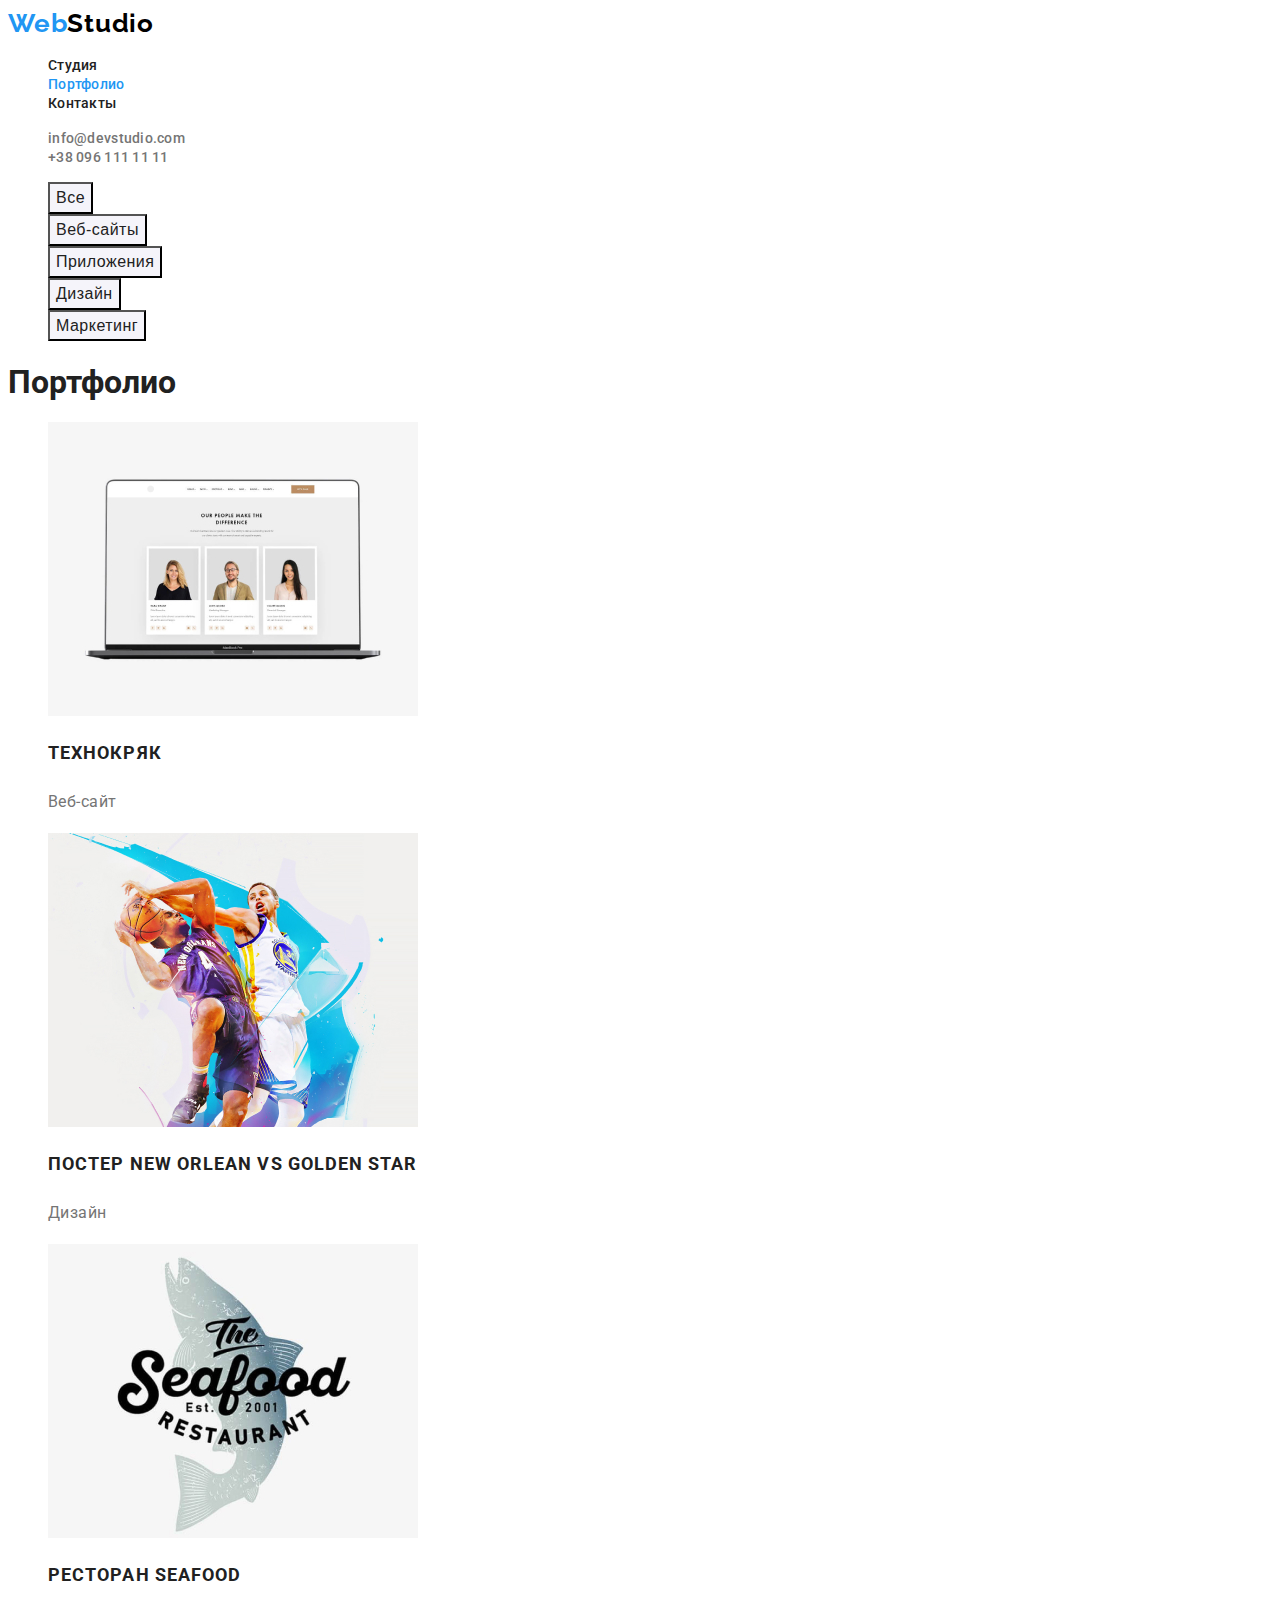
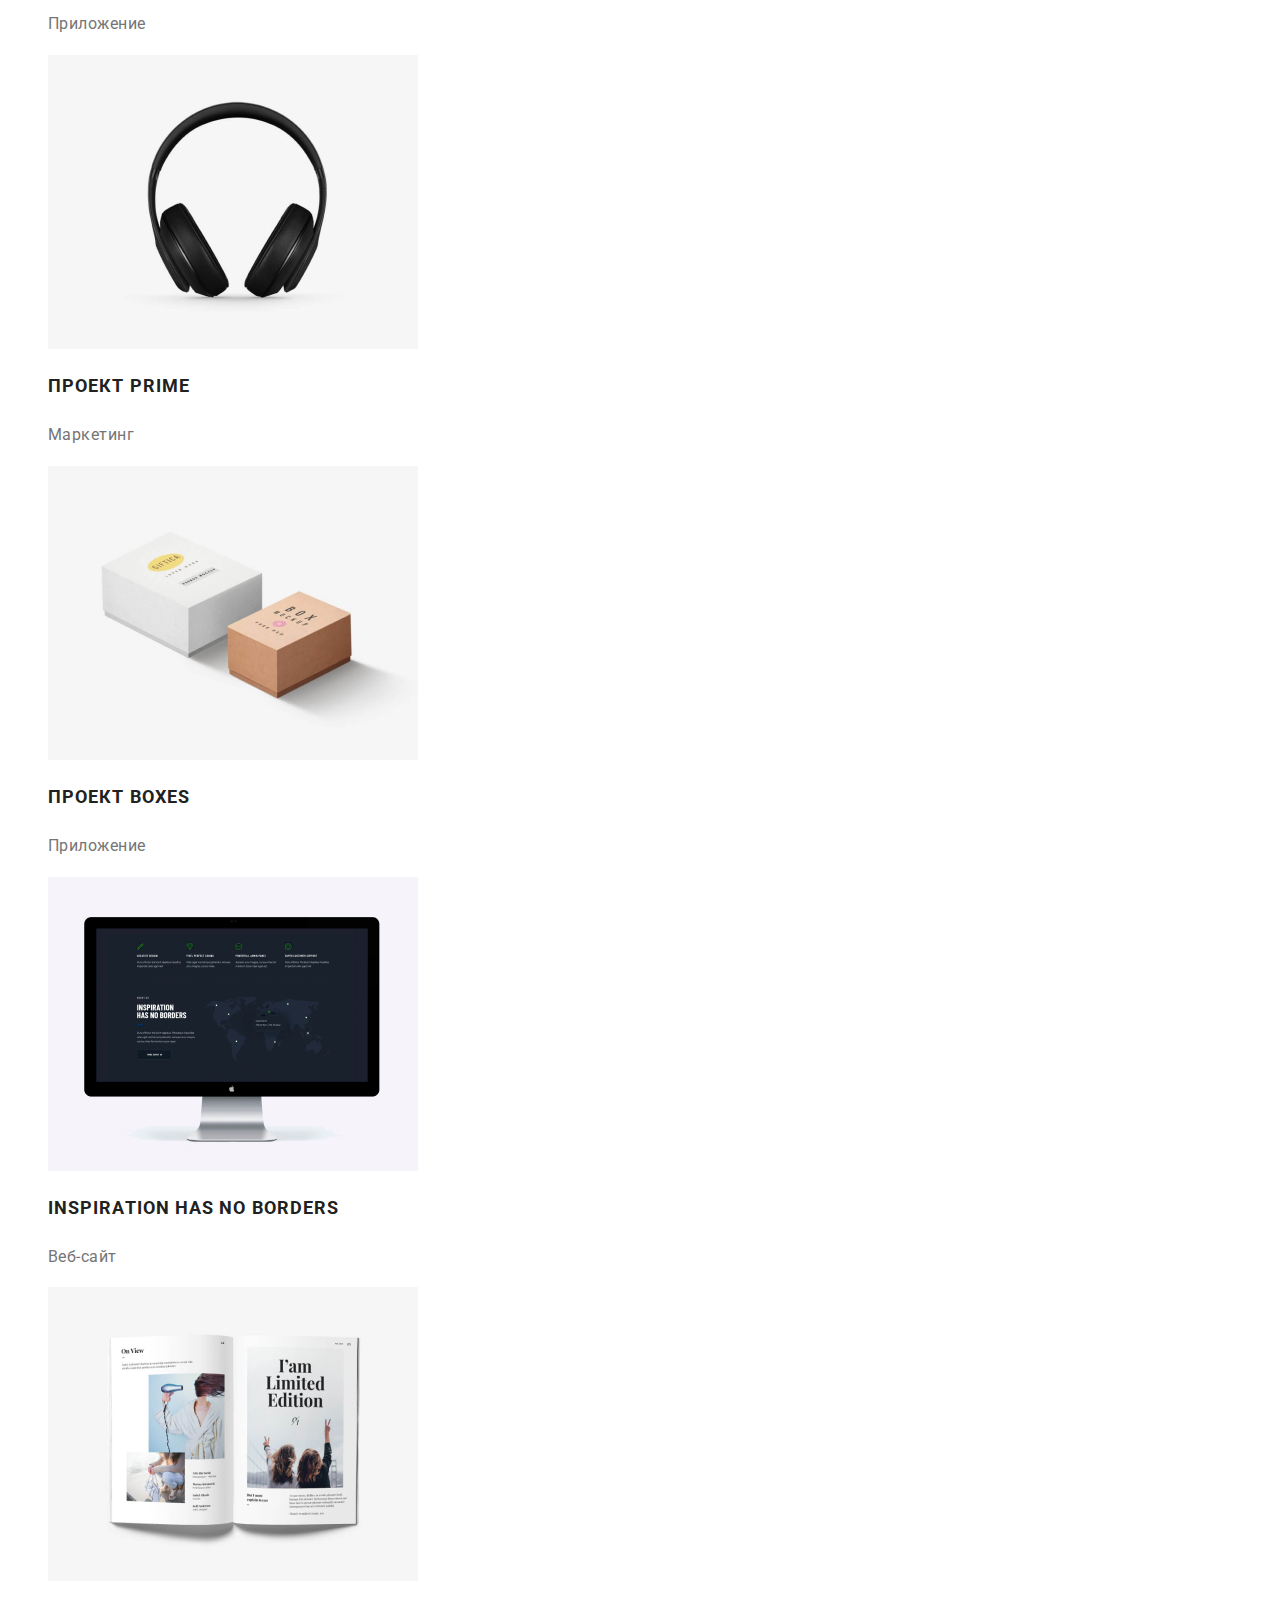
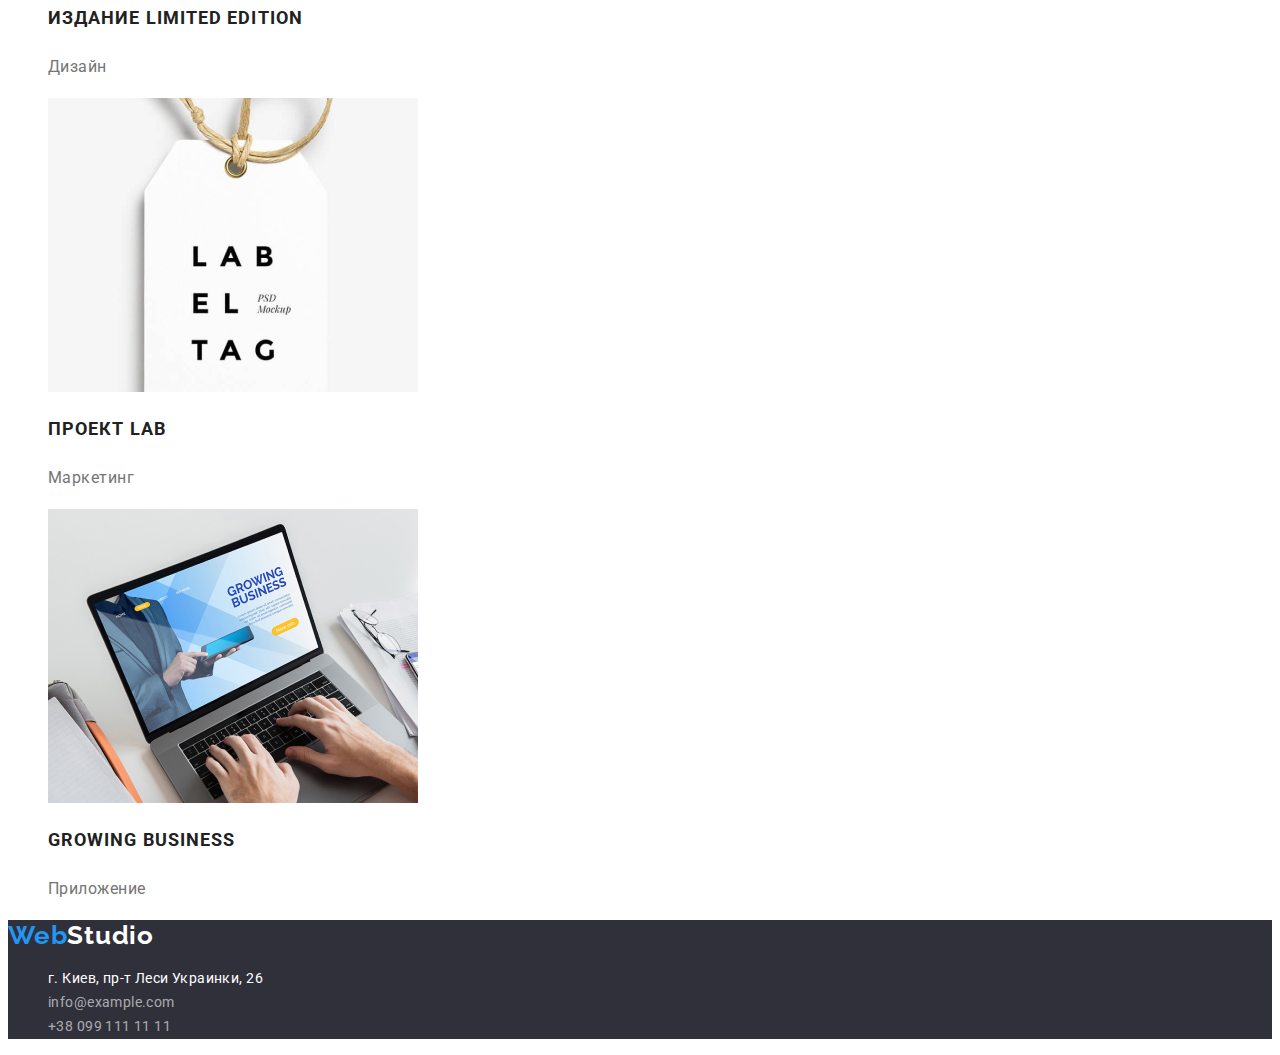
==== homework3/portfolio.html @ ef09872f "add repo homework3" ====
<!DOCTYPE html>
<html lang="en">

<head>
    <meta charset="UTF-8">
    <meta name="viewport" content="width=device-width, initial-scale=1.0">
    <link rel="stylesheet" href="./css/style.css">
    <link href="https://fonts.googleapis.com/css2?family=Raleway:wght@700&family=Roboto:wght@400;500;700;900&display=swap"
        rel="stylesheet">
    <title>homework3</title>
</head>

<body>
    <header>
        <nav>
            <a href="#" class="logo"><span class="logo-studio">Web</span>Studio</a>

            <ul class="site-nav">
                <li><a href="index.html" class="link">Студия</a></li>
                <li><a href="#" class="link current">Портфолио</a></li>
                <li><a href="#" class="link">Контакты</a></li>
            </ul>
        </nav>
        <ul class="site-nav">
            <li><a href="#" class="link-nav">info@devstudio.com</a></li>
            <li><a href="#" class="link-nav">+38 096 111 11 11</a></li>
        </ul>

    </header>
    <main>
     
 
     
<section class="section-porfolio">
    <!-- buttons -->
    
        <ul>
            <li><button class="button-portfolio" type="button">Все</button></li>
            <li><button class="button-portfolio" type="button">Веб-сайты</button></li>
            <li><button class="button-portfolio" type="button">Приложения</button></li>
            <li><button class="button-portfolio" type="button">Дизайн</button></li>
            <li><button class="button-portfolio" type="button">Маркетинг</button></li>
        </ul>
    
    <!-- exampls -->
    <h1>Портфолио</h1>
    <ul class="section-title cards">
        <li>
          <a href="">
                <img src="./images/img11.jpg" alt="img11" width="370">
                <h2>Технокряк</h2>
                <p>Веб-сайт</p>
          </a>

        </li>
        <li>
            <a href="">
                <img src="./images/img22.jpg" alt="img22" width="370">
                <h2>Постер New Orlean vs Golden Star</h2>
                <p>Дизайн</p>

            </a>
        </li>
        <li>
            <a href="">
                <img src="./images/img33.jpg" alt="img33" width="370">
                <h2>Ресторан Seafood</h2>
                <p>Приложение</p>
            </a>
        </li>
        <li>
            <a href="">
                <img src="./images/img44.jpg" alt="img44" width="370">
                <h2>Проект Prime</h2>
                <p>Маркетинг</p>
            </a>    
        </li>
        <li>       
            <a href="">
                <img src="./images/img55.jpg" alt="img55" width="370">
                <h2>Проект Boxes</h2>
                <p>Приложение</p>
            </a>

       </li>
        <li>
            <a href="">
                <img src="./images/img66.jpg" alt="img66" width="370">
                <h2>Inspiration has no Borders</h2>
                <p>Веб-сайт</p>
            </a>
        </li>
        <li>
        <a href="">
            <img src="./images/img77.jpg" alt="img77" width="370">
            <h2>Издание Limited Edition</h2>
            <p>Дизайн</p>
        </a>
        </li>

        <li>
            <a href="">
                <img src="./images/img88.jpg" alt="img88" width="370">
                <h2>Проект LAB</h2>
                <p>Маркетинг</p>
            </a>     
        </li>

        <li>
            <a href="">
                <img src="./images/img99.jpg" alt="img99" width="370">
                <h2>Growing Business</h2>
                <p>Приложение</p>
            </a>
        </li>
    </ul>
</section>



    </main>
    <footer class="footer">
        <a href="/" class="logo"><span class="logo-studio">Web</span><span class="studio">Studio</span></a>
        <address class="address">
            <ul>
                <li><a href="#" class="link">г. Киев, пр-т Леси Украинки, 26</a></li>
                <li><a href="#" class="address-link">info@example.com</a></li>
                <li><a href="#" class="address-link">+38 099 111 11 11</a></li>
            </ul>
        </address>
    </footer>


</body>

</html>
---- homework3/css/style.css ----
/* цвет основного текста #212121 */
/* вторичный цвет #757575 * /
/*белый #ffffff*/
/* цвет активности #2196F3 */
:root {
  --primary-text-color: #212121;
  --title-text-color: #757575;
  --accent-color: #2196f3;
  --primary-white-color: #ffffff;
  --main-bg-color: #f5f4fa;
  --second-bg-color: #2f303a;
  --transparency-color: rgba(255, 255, 255, 0.6);
}

body {
  background-color: var(--primary-white-color);
  color: var(--primary-text-color);
  font-family: roboto, sans-serif;
  font-style: normal;
}

ul {
  list-style: none;
}

a {
  text-decoration: none;
}
/* logo */
.logo {
  color: black;
  font-weight: 700;
  font-size: 26px;
  line-height: 1.19;
  letter-spacing: 0.03em;
  font-family: raleway, sans-serif;
}
.logo-studio {
  color: var(--accent-color);
}
/* site nav*/

.site-nav .link {
  color: var(--primary-text-color);

  font-weight: 500;
  font-size: 14px;
  line-height: 1.14;
  letter-spacing: 0.02em;
}

.site-nav .link:hover,
.site-nav .link:focus {
  color: var(--accent-color);
}

.link-nav {
  color: var(--title-text-color);
  font-weight: 500;
  font-size: 14px;
  line-height: 16px;
  letter-spacing: 0.02em;
}
.link-nav:hover,
.link-nav:focus {
  color: var(--accent-color);
}

.site-nav .link.current {
  color: var(--accent-color);
}
/* hero */

.hero,
.footer {
  background-color: #2f303a;
}
.hero h1 {
  color: var(--primary-white-color);
  font-weight: 900;
  font-size: 44px;
  line-height: 1.36;
  text-align: center;
  letter-spacing: 0.06em;
  text-transform: uppercase;
}
.button {
  color: var(--primary-white-color);
  background-color: var(--accent-color);
  font-weight: 700;
  font-size: 16px;
  line-height: 1.87;
  display: flex;
  align-items: center;
  text-align: center;
  letter-spacing: 0.06em;
}
.button:focus,
.button:hover {
  color: wheat;
}

/* section about*/

.section {
  font-size: 14px;
}
.section-title h3,
.section-title h2 {
  color: var(--primary-text-color);
  font-weight: 700;
  font-size: 14px;
  line-height: 1.14;
  letter-spacing: 0.03em;
  text-transform: uppercase;
}

.section-title p {
  color: var(--title-text-color);
  font-weight: 400;
  font-size: 14px;
  line-height: 1.71;
  letter-spacing: 0.03em;
}

/* section-about */
.section-about > h2 {
  font-size: 36px;
  line-height: 1.16;
  text-align: center;
  letter-spacing: 0.03em;
}

/* section team */
.section-team {
  background-color: var(--main-bg-color);
}
.section-team .team-title {
  font-weight: 700;
  font-size: 36px;
  line-height: 1.16;
  text-align: center;
  letter-spacing: 0.03em;
}

.team-list h3 {
  font-weight: 500;
  font-size: 16px;
  line-height: 1.18;
  text-align: center;
  letter-spacing: 0.03em;
}
.team-list p {
  font-weight: 400;
  font-size: 16px;
  line-height: 1.18;
  text-align: center;
  letter-spacing: 0.03em;
}

.team-list p {
  color: var(--title-text-color);
}

/* .team-list li {
  display: inline-block;
} */

/* address */

.address .link {
  color: var(--primary-white-color);
  font-weight: 400;
  font-size: 14px;
  line-height: 1.71;
  letter-spacing: 0.03em;
}
.address-link {
  color: var(--transparency-color);
  font-weight: 400;
  font-size: 14px;
  line-height: 1.71;
  letter-spacing: 0.03em;
}
.address {
  font-style: normal;
}

/* PORTFOLIO */

.button-portfolio {
  color: var(--primary-text-color);
  background-color: #f5f4fa;
  font-weight: 500;
  font-size: 16px;
  line-height: 1.62;
  text-align: center;
  letter-spacing: 0.03em;
}
.button-portfolio:focus {
  color: var(--accent-color);
}

.button-portfolio:hover {
  background-color: var(--accent-color);
  color: var(--primary-white-color);
}

/* exampls */
.cards h2 {
  font-weight: 700;
  font-size: 18px;
  line-height: 2;
  letter-spacing: 0.06em;
}

.cards p {
  font-weight: 400;
  font-size: 16px;
  line-height: 1.87;
  letter-spacing: 0.03em;
}
.studio {
  color: var(--primary-white-color);
}
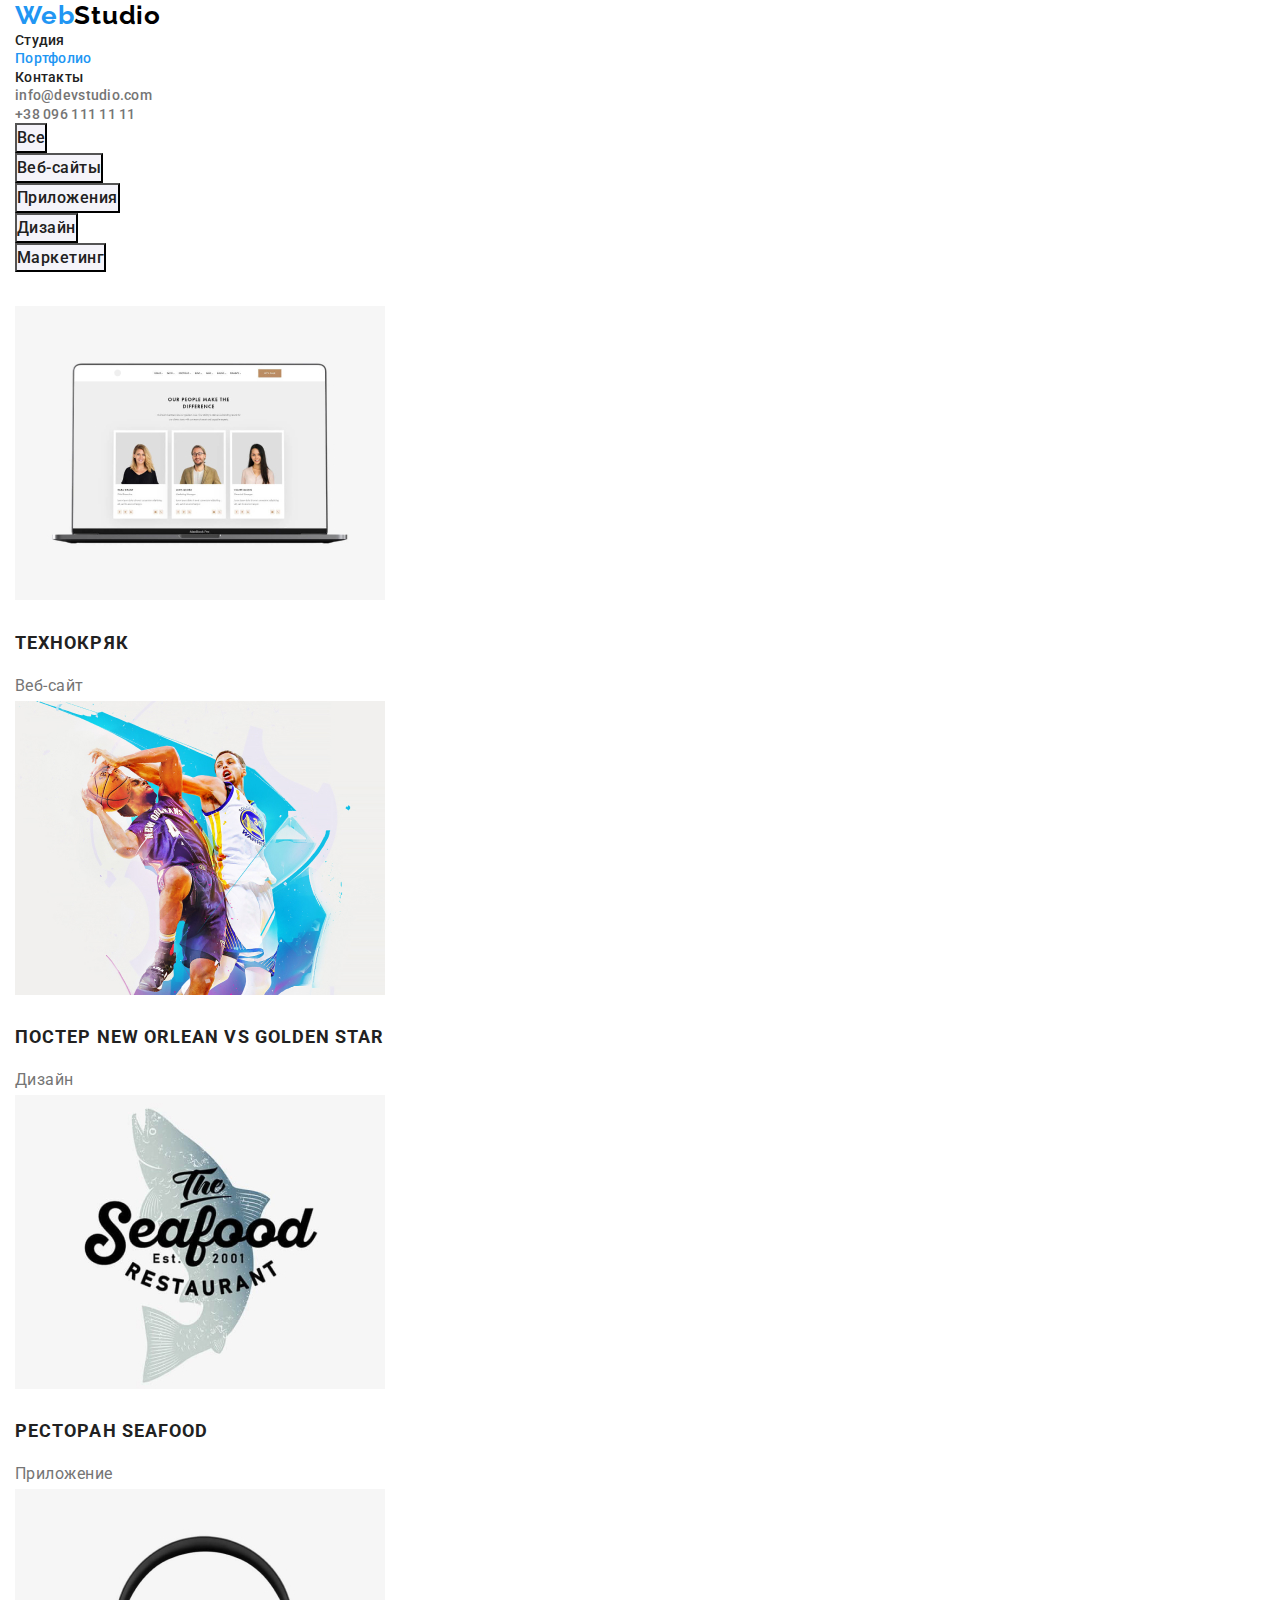
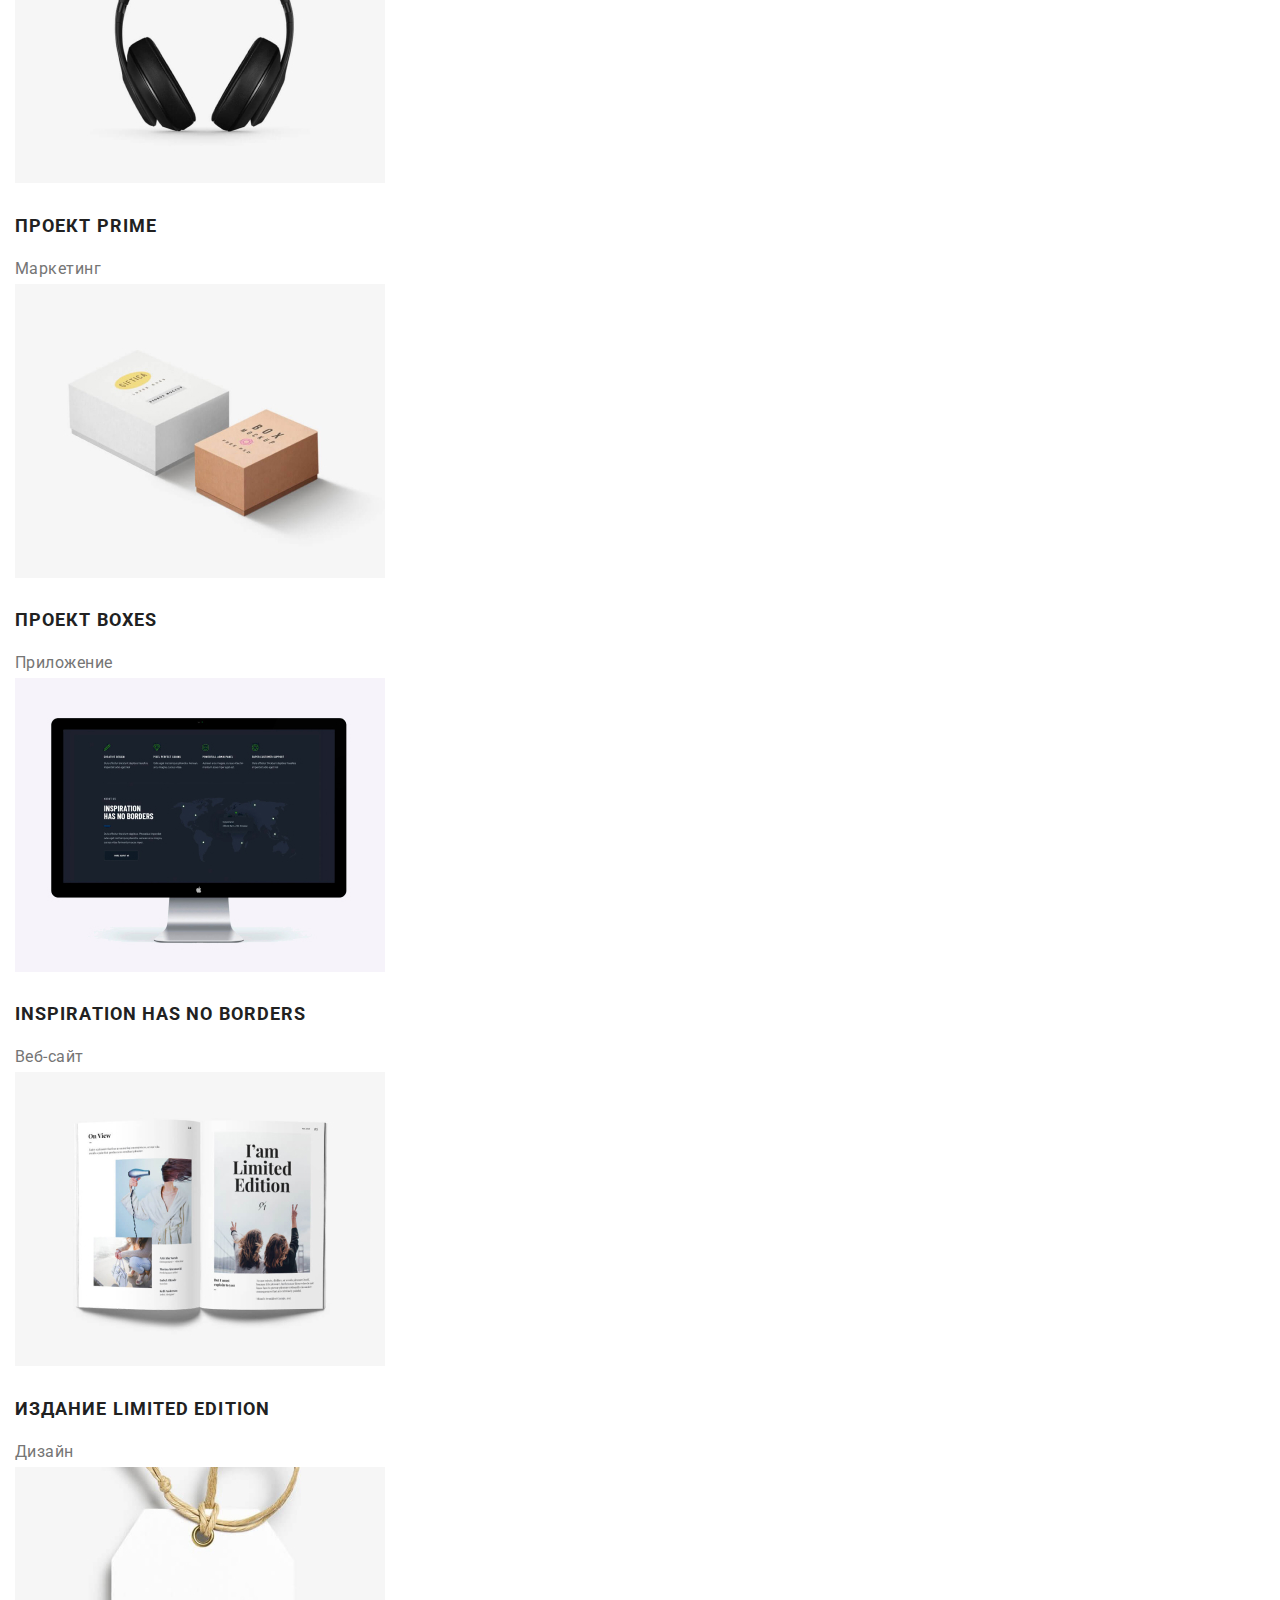
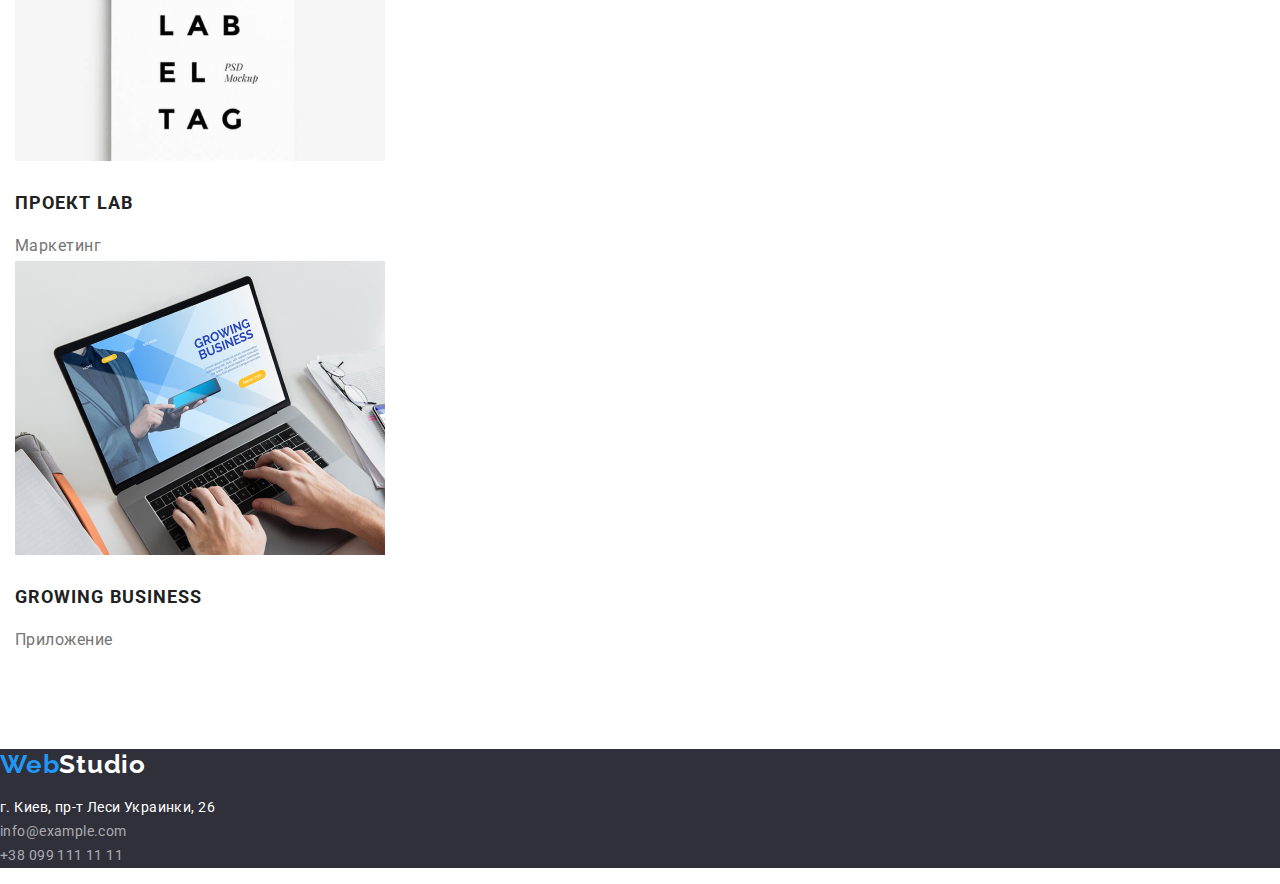
==== commit 7ad5f91c: "fx normalize and add css value" ====
--- a/homework3/portfolio.html
+++ b/homework3/portfolio.html
@@ -4,27 +4,32 @@
 <head>
     <meta charset="UTF-8">
     <meta name="viewport" content="width=device-width, initial-scale=1.0">
-    <link rel="stylesheet" href="./css/style.css">
     <link href="https://fonts.googleapis.com/css2?family=Raleway:wght@700&family=Roboto:wght@400;500;700;900&display=swap"
         rel="stylesheet">
+        <link rel="stylesheet" href="https://cdnjs.cloudflare.com/ajax/libs/modern-normalize/1.0.0/modern-normalize.min.css">
+    <link rel="stylesheet" href="./css/style.css">
+    
+    
     <title>homework3</title>
 </head>
 
 <body>
     <header>
-        <nav>
-            <a href="#" class="logo"><span class="logo-studio">Web</span>Studio</a>
-
+        <div class="container">
+            <nav>
+                <a href="#" class="logo"><span class="logo-studio">Web</span>Studio</a>
+            
+                <ul class="site-nav">
+                    <li><a href="index.html" class="link">Студия</a></li>
+                    <li><a href="#" class="link current">Портфолио</a></li>
+                    <li><a href="#" class="link">Контакты</a></li>
+                </ul>
+            </nav>
             <ul class="site-nav">
-                <li><a href="index.html" class="link">Студия</a></li>
-                <li><a href="#" class="link current">Портфолио</a></li>
-                <li><a href="#" class="link">Контакты</a></li>
+                <li><a href="#" class="link-nav">info@devstudio.com</a></li>
+                <li><a href="#" class="link-nav">+38 096 111 11 11</a></li>
             </ul>
-        </nav>
-        <ul class="site-nav">
-            <li><a href="#" class="link-nav">info@devstudio.com</a></li>
-            <li><a href="#" class="link-nav">+38 096 111 11 11</a></li>
-        </ul>
+        </div>
 
     </header>
     <main>
@@ -34,86 +39,88 @@
 <section class="section-porfolio">
     <!-- buttons -->
     
-        <ul>
-            <li><button class="button-portfolio" type="button">Все</button></li>
-            <li><button class="button-portfolio" type="button">Веб-сайты</button></li>
-            <li><button class="button-portfolio" type="button">Приложения</button></li>
-            <li><button class="button-portfolio" type="button">Дизайн</button></li>
-            <li><button class="button-portfolio" type="button">Маркетинг</button></li>
-        </ul>
-    
-    <!-- exampls -->
-    <h1>Портфолио</h1>
-    <ul class="section-title cards">
-        <li>
-          <a href="">
-                <img src="./images/img11.jpg" alt="img11" width="370">
-                <h2>Технокряк</h2>
-                <p>Веб-сайт</p>
-          </a>
-
-        </li>
-        <li>
-            <a href="">
-                <img src="./images/img22.jpg" alt="img22" width="370">
-                <h2>Постер New Orlean vs Golden Star</h2>
-                <p>Дизайн</p>
-
-            </a>
-        </li>
-        <li>
-            <a href="">
-                <img src="./images/img33.jpg" alt="img33" width="370">
-                <h2>Ресторан Seafood</h2>
-                <p>Приложение</p>
-            </a>
-        </li>
-        <li>
-            <a href="">
-                <img src="./images/img44.jpg" alt="img44" width="370">
-                <h2>Проект Prime</h2>
-                <p>Маркетинг</p>
-            </a>    
-        </li>
-        <li>       
-            <a href="">
-                <img src="./images/img55.jpg" alt="img55" width="370">
-                <h2>Проект Boxes</h2>
-                <p>Приложение</p>
-            </a>
-
-       </li>
-        <li>
-            <a href="">
-                <img src="./images/img66.jpg" alt="img66" width="370">
-                <h2>Inspiration has no Borders</h2>
-                <p>Веб-сайт</p>
-            </a>
-        </li>
-        <li>
-        <a href="">
-            <img src="./images/img77.jpg" alt="img77" width="370">
-            <h2>Издание Limited Edition</h2>
-            <p>Дизайн</p>
-        </a>
-        </li>
-
-        <li>
-            <a href="">
-                <img src="./images/img88.jpg" alt="img88" width="370">
-                <h2>Проект LAB</h2>
-                <p>Маркетинг</p>
-            </a>     
-        </li>
-
-        <li>
-            <a href="">
-                <img src="./images/img99.jpg" alt="img99" width="370">
-                <h2>Growing Business</h2>
-                <p>Приложение</p>
-            </a>
-        </li>
-    </ul>
+        <div class="container">
+            <ul class="container-button">
+                <li><button class="button-portfolio" type="button">Все</button></li>
+                <li><button class="button-portfolio" type="button">Веб-сайты</button></li>
+                <li><button class="button-portfolio" type="button">Приложения</button></li>
+                <li><button class="button-portfolio" type="button">Дизайн</button></li>
+                <li><button class="button-portfolio" type="button">Маркетинг</button></li>
+            </ul>
+            
+            <!-- exampls -->
+            <!-- <h1 class="h1">Портфолио</h1> -->
+            <ul class="section-title cards">
+                <li>
+                    <a href="">
+                        <img src="./images/img11.jpg" alt="img11" width="370">
+                        <h2>Технокряк</h2>
+                        <p>Веб-сайт</p>
+                    </a>
+            
+                </li>
+                <li>
+                    <a href="">
+                        <img src="./images/img22.jpg" alt="img22" width="370">
+                        <h2>Постер New Orlean vs Golden Star</h2>
+                        <p>Дизайн</p>
+            
+                    </a>
+                </li>
+                <li>
+                    <a href="">
+                        <img src="./images/img33.jpg" alt="img33" width="370">
+                        <h2>Ресторан Seafood</h2>
+                        <p>Приложение</p>
+                    </a>
+                </li>
+                <li>
+                    <a href="">
+                        <img src="./images/img44.jpg" alt="img44" width="370">
+                        <h2>Проект Prime</h2>
+                        <p>Маркетинг</p>
+                    </a>
+                </li>
+                <li>
+                    <a href="">
+                        <img src="./images/img55.jpg" alt="img55" width="370">
+                        <h2>Проект Boxes</h2>
+                        <p>Приложение</p>
+                    </a>
+            
+                </li>
+                <li>
+                    <a href="">
+                        <img src="./images/img66.jpg" alt="img66" width="370">
+                        <h2>Inspiration has no Borders</h2>
+                        <p>Веб-сайт</p>
+                    </a>
+                </li>
+                <li>
+                    <a href="">
+                        <img src="./images/img77.jpg" alt="img77" width="370">
+                        <h2>Издание Limited Edition</h2>
+                        <p>Дизайн</p>
+                    </a>
+                </li>
+            
+                <li>
+                    <a href="">
+                        <img src="./images/img88.jpg" alt="img88" width="370">
+                        <h2>Проект LAB</h2>
+                        <p>Маркетинг</p>
+                    </a>
+                </li>
+            
+                <li>
+                    <a href="">
+                        <img src="./images/img99.jpg" alt="img99" width="370">
+                        <h2>Growing Business</h2>
+                        <p>Приложение</p>
+                    </a>
+                </li>
+            </ul>
+        </div>
 </section>
 
 
--- a/homework3/css/style.css
+++ b/homework3/css/style.css
@@ -18,6 +18,9 @@
   font-family: roboto, sans-serif;
   font-style: normal;
 }
+* {
+  padding: 0px;
+}
 
 ul {
   list-style: none;
@@ -69,6 +72,11 @@
 .site-nav .link.current {
   color: var(--accent-color);
 }
+
+.site-nav {
+  margin: 0;
+  padding: 0;
+}
 /* hero */
 
 .hero,
@@ -76,6 +84,8 @@
   background-color: #2f303a;
 }
 .hero h1 {
+  margin-top: 0;
+  margin-bottom: 40px;
   color: var(--primary-white-color);
   font-weight: 900;
   font-size: 44px;
@@ -84,6 +94,11 @@
   letter-spacing: 0.06em;
   text-transform: uppercase;
 }
+
+.hero {
+  margin-bottom: 94px;
+}
+
 .button {
   color: var(--primary-white-color);
   background-color: var(--accent-color);
@@ -113,6 +128,8 @@
   line-height: 1.14;
   letter-spacing: 0.03em;
   text-transform: uppercase;
+  margin-top: 0;
+  margin-bottom: 10px;
 }
 
 .section-title p {
@@ -121,26 +138,46 @@
   font-size: 14px;
   line-height: 1.71;
   letter-spacing: 0.03em;
-}
-
-/* section-about */
-.section-about > h2 {
+  margin: 0;
+}
+
+.section-title {
+  margin-top: 0;
+  margin-bottom: 94px;
+}
+
+.section-about h2 {
   font-size: 36px;
   line-height: 1.16;
   text-align: center;
   letter-spacing: 0.03em;
+  margin: 0;
+  margin-bottom: 50px;
+}
+
+.section-about {
+  margin-bottom: 94px;
+}
+
+.section-about ul {
+  margin-top: 0;
+  margin-bottom: 0;
 }
 
 /* section team */
 .section-team {
   background-color: var(--main-bg-color);
-}
-.section-team .team-title {
+  padding-top: 94px;
+  padding-bottom: 94px;
+}
+.team-title {
   font-weight: 700;
   font-size: 36px;
   line-height: 1.16;
   text-align: center;
   letter-spacing: 0.03em;
+  margin-top: 0;
+  margin-bottom: 50px;
 }
 
 .team-list h3 {
@@ -149,6 +186,9 @@
   line-height: 1.18;
   text-align: center;
   letter-spacing: 0.03em;
+  margin-top: 0;
+  margin-bottom: 10px;
+  padding-top: 30px;
 }
 .team-list p {
   font-weight: 400;
@@ -156,10 +196,14 @@
   line-height: 1.18;
   text-align: center;
   letter-spacing: 0.03em;
-}
-
-.team-list p {
   color: var(--title-text-color);
+  margin-top: 0;
+  margin-bottom: 0;
+}
+
+.team-list {
+  margin-top: 0;
+  margin-bottom: 0;
 }
 
 /* .team-list li {
@@ -207,11 +251,17 @@
 }
 
 /* exampls */
+.h1 {
+  margin-top: 0;
+  margin-bottom: 0;
+}
 .cards h2 {
   font-weight: 700;
   font-size: 18px;
   line-height: 2;
   letter-spacing: 0.06em;
+  margin-bot: 4px;
+  padding-top: 20px;
 }
 
 .cards p {
@@ -223,3 +273,14 @@
 .studio {
   color: var(--primary-white-color);
 }
+
+.container-button {
+  margin-top: 0;
+  margin-bottom: 34px;
+}
+/* home work 3 */
+.container {
+  width: 1200px;
+  padding-left: 15px;
+  padding-right: 15px;
+}
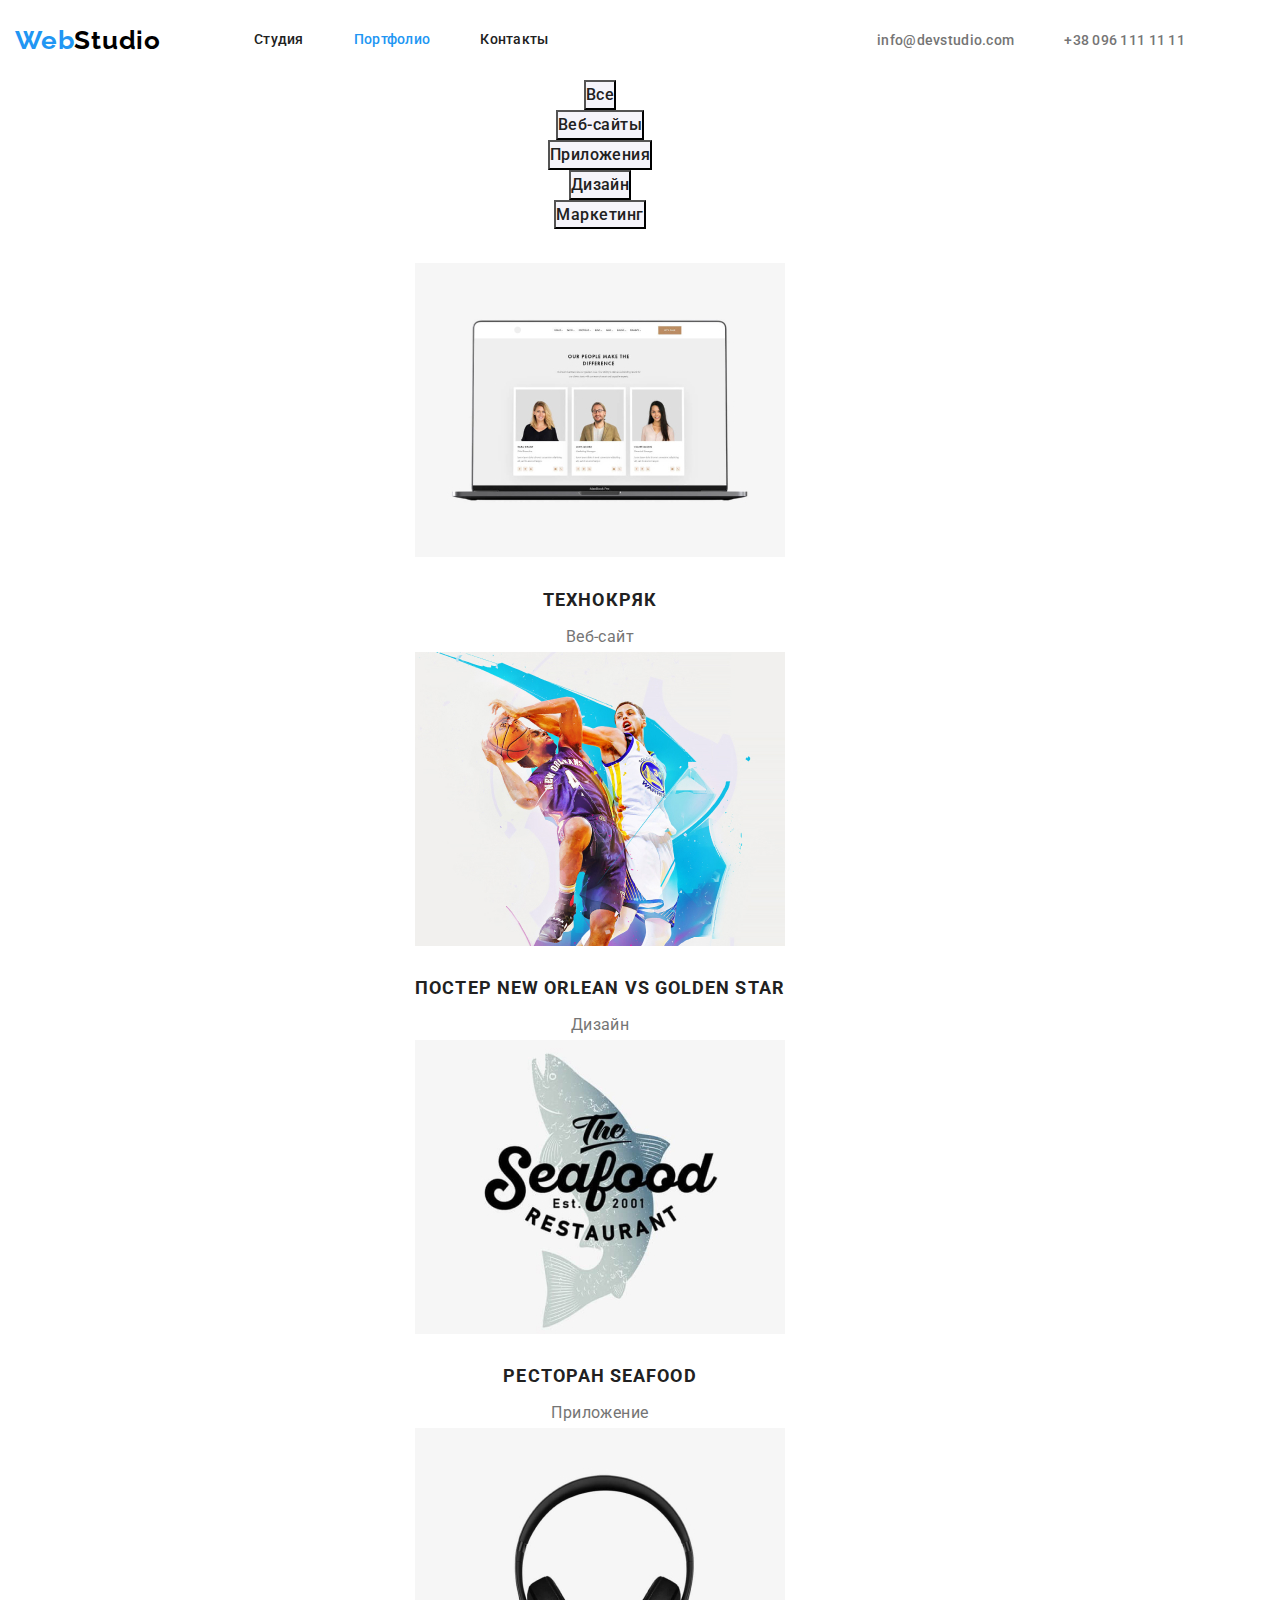
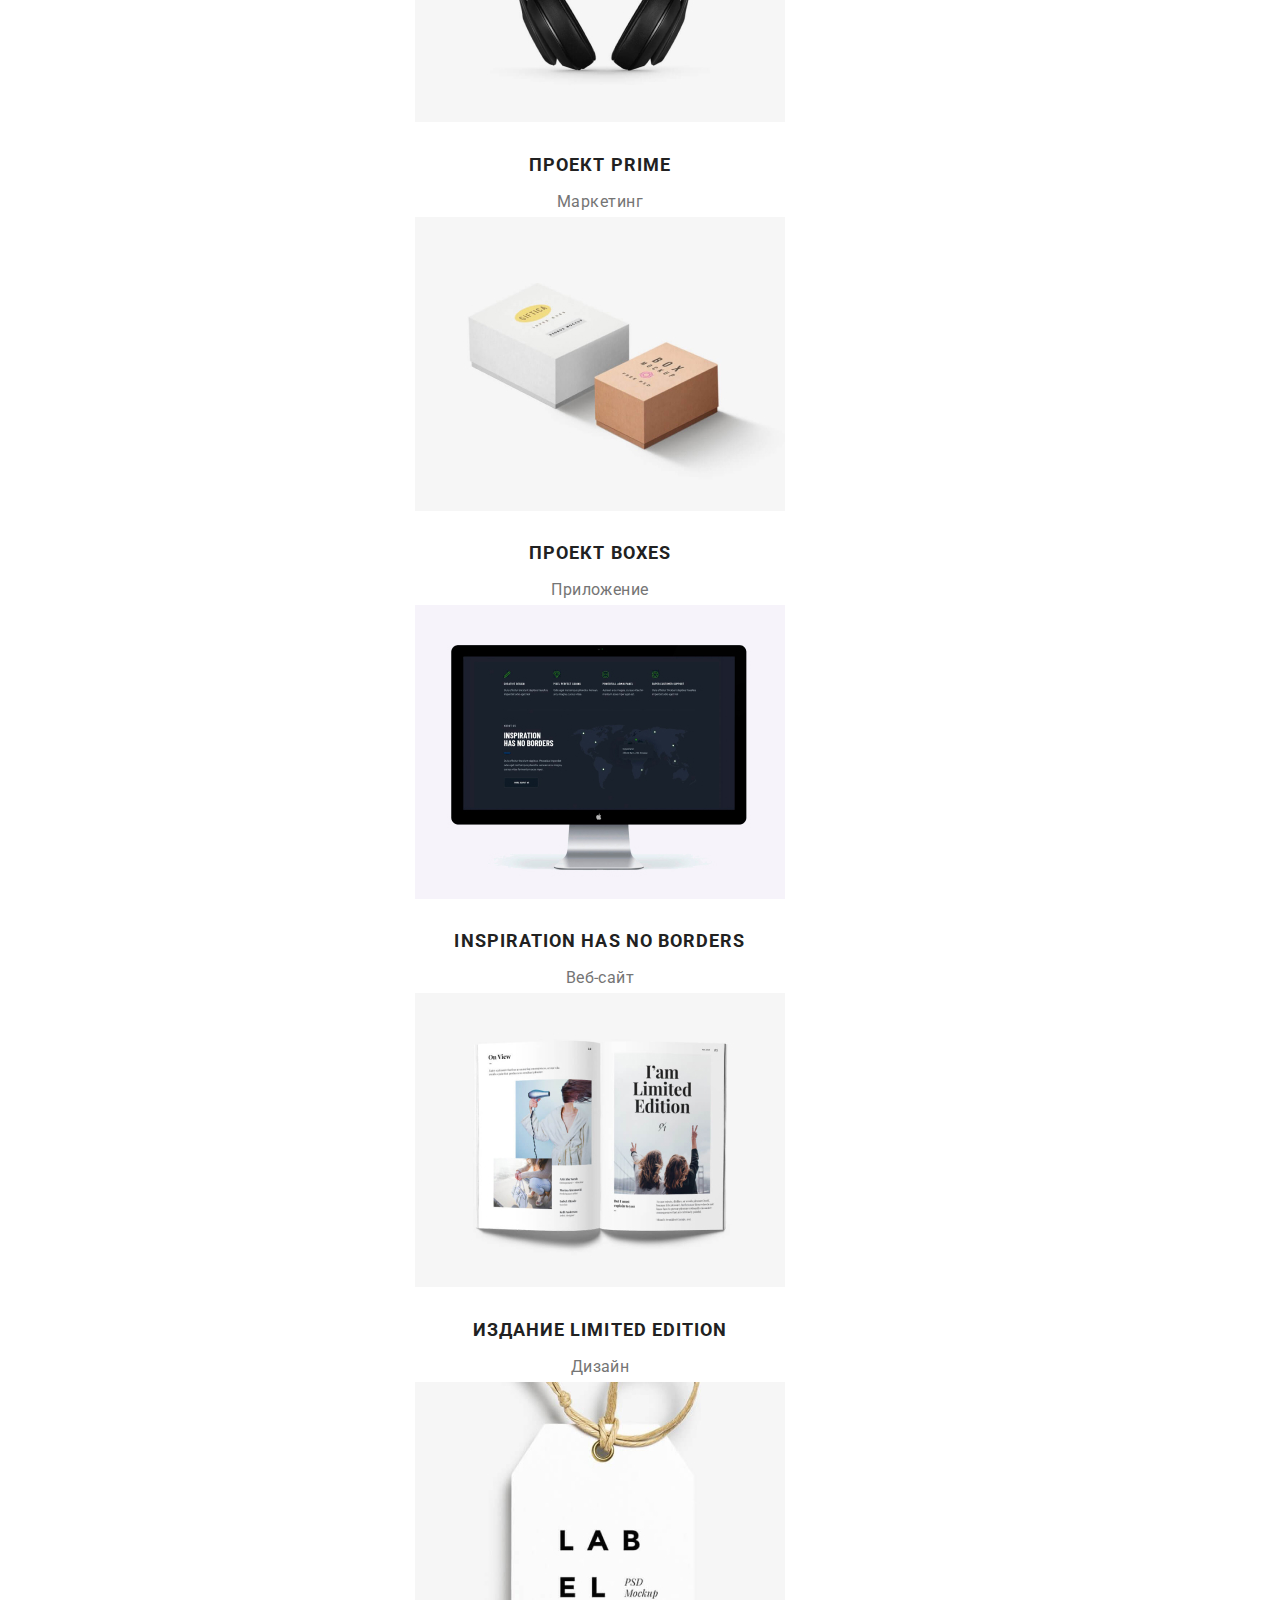
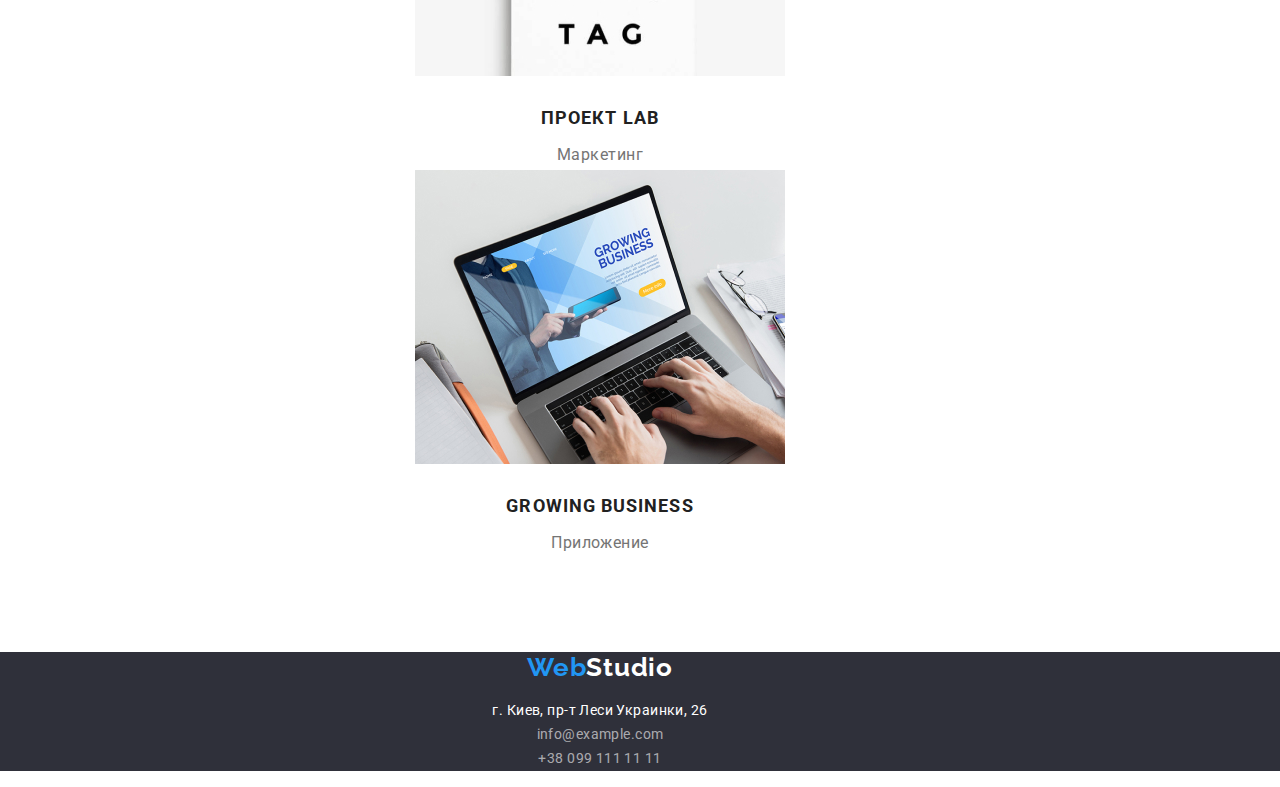
==== commit a3dc7f1c: "add flex for header" ====
--- a/homework3/portfolio.html
+++ b/homework3/portfolio.html
@@ -15,23 +15,25 @@
 
 <body>
     <header>
-        <div class="container">
-            <nav>
+        <div class="container main-nav">
+            <nav class="nav">
                 <a href="#" class="logo"><span class="logo-studio">Web</span>Studio</a>
-            
+    
                 <ul class="site-nav">
-                    <li><a href="index.html" class="link">Студия</a></li>
-                    <li><a href="#" class="link current">Портфолио</a></li>
-                    <li><a href="#" class="link">Контакты</a></li>
+                    <li class="item"><a href="index.html" class="link">Студия</a></li>
+                    <li class="item"><a href="#" class="link current">Портфолио</a></li>
+                    <li class="item"><a href="#" class="link">Контакты</a></li>
                 </ul>
             </nav>
-            <ul class="site-nav">
-                <li><a href="#" class="link-nav">info@devstudio.com</a></li>
-                <li><a href="#" class="link-nav">+38 096 111 11 11</a></li>
+            <ul class="address-nav">
+                <li class="item"><a href="#" class="link-nav">info@devstudio.com</a></li>
+                <li class="item"><a href="#" class="link-nav">+38 096 111 11 11</a></li>
             </ul>
         </div>
+    
+    </header>
 
-    </header>
+
     <main>
      
  
@@ -127,14 +129,16 @@
 
     </main>
     <footer class="footer">
-        <a href="/" class="logo"><span class="logo-studio">Web</span><span class="studio">Studio</span></a>
-        <address class="address">
-            <ul>
-                <li><a href="#" class="link">г. Киев, пр-т Леси Украинки, 26</a></li>
-                <li><a href="#" class="address-link">info@example.com</a></li>
-                <li><a href="#" class="address-link">+38 099 111 11 11</a></li>
-            </ul>
-        </address>
+        <div class="container">
+            <a href="/" class="logo"><span class="logo-studio">Web</span><span class="studio">Studio</span></a>
+            <address class="address">
+                <ul>
+                    <li><a href="#" class="link">г. Киев, пр-т Леси Украинки, 26</a></li>
+                    <li><a href="#" class="address-link">info@example.com</a></li>
+                    <li><a href="#" class="address-link">+38 099 111 11 11</a></li>
+                </ul>
+            </address>
+        </div>
     </footer>
 
 
--- a/homework3/css/style.css
+++ b/homework3/css/style.css
@@ -29,9 +29,12 @@
 a {
   text-decoration: none;
 }
+/* header */
+
 /* logo */
 .logo {
   color: black;
+
   font-weight: 700;
   font-size: 26px;
   line-height: 1.19;
@@ -44,6 +47,10 @@
 /* site nav*/
 
 .site-nav .link {
+  display: block;
+  padding-top: 32px;
+  padding-bottom: 32px;
+
   color: var(--primary-text-color);
 
   font-weight: 500;
@@ -58,6 +65,7 @@
 }
 
 .link-nav {
+  display: block;
   color: var(--title-text-color);
   font-weight: 500;
   font-size: 14px;
@@ -75,7 +83,34 @@
 
 .site-nav {
   margin: 0;
-  padding: 0;
+  margin-left: 93px;
+  display: flex;
+  align-items: center;
+}
+
+.site-nav .item + .item {
+  margin-left: 50px;
+}
+
+.address-nav {
+  display: flex;
+  align-items: center;
+  margin: 0;
+  margin-left: auto;
+}
+
+.address-nav .item + .item {
+  margin-left: 50px;
+}
+
+.main-nav {
+  display: flex;
+  align-items: center;
+}
+
+.nav {
+  display: flex;
+  align-items: center;
 }
 /* hero */
 
@@ -260,7 +295,7 @@
   font-size: 18px;
   line-height: 2;
   letter-spacing: 0.06em;
-  margin-bot: 4px;
+  margin-bottom: 4px;
   padding-top: 20px;
 }
 
@@ -283,4 +318,5 @@
   width: 1200px;
   padding-left: 15px;
   padding-right: 15px;
-}
+  text-align: center;
+}
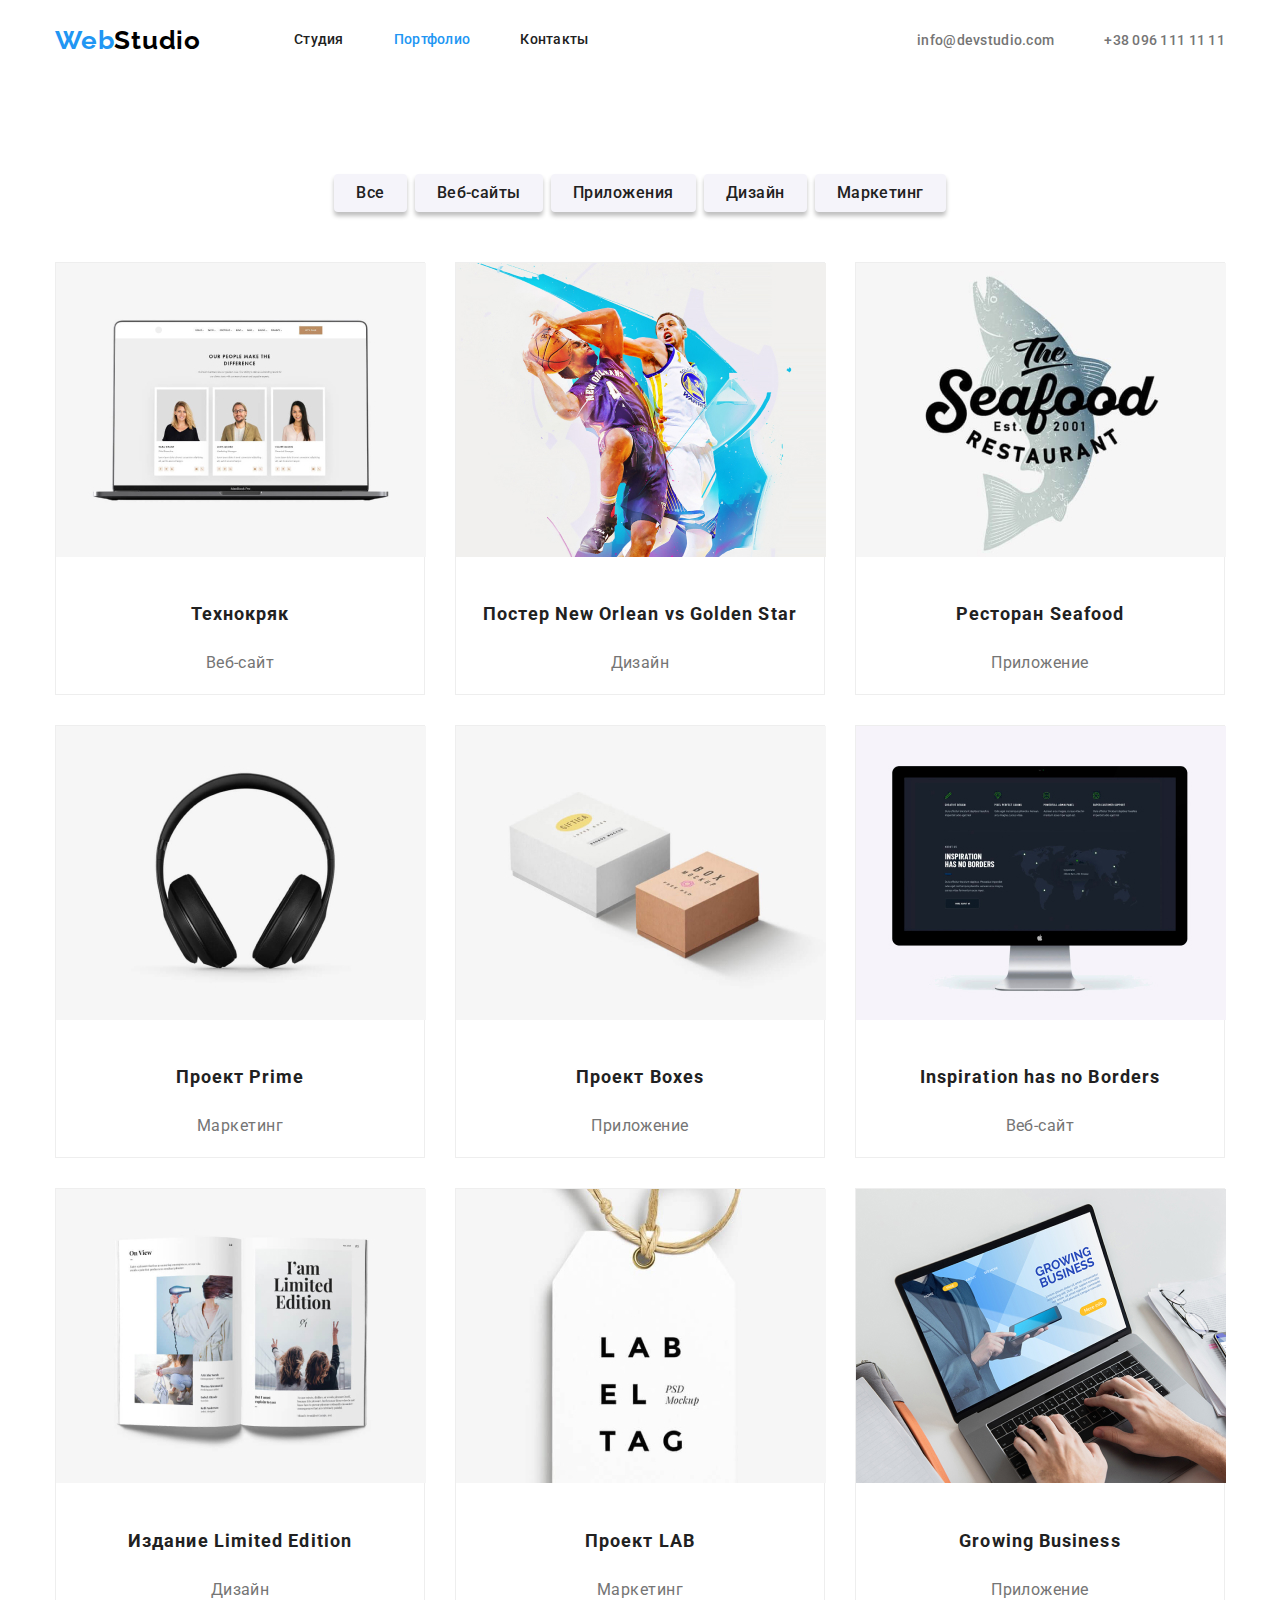
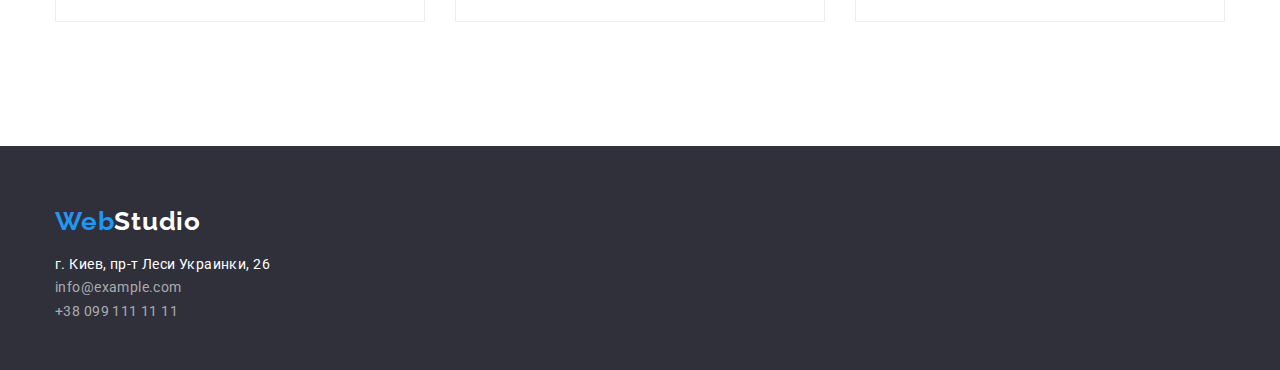
==== commit c8f653d8: "add flex on potfolio" ====
--- a/homework3/portfolio.html
+++ b/homework3/portfolio.html
@@ -15,6 +15,7 @@
 
 <body>
     <header>
+        
         <div class="container main-nav">
             <nav class="nav">
                 <a href="#" class="logo"><span class="logo-studio">Web</span>Studio</a>
@@ -39,99 +40,102 @@
  
      
 <section class="section-porfolio">
+    <h1>Портфолио</h1>  
     <!-- buttons -->
     
         <div class="container">
             <ul class="container-button">
-                <li><button class="button-portfolio" type="button">Все</button></li>
-                <li><button class="button-portfolio" type="button">Веб-сайты</button></li>
-                <li><button class="button-portfolio" type="button">Приложения</button></li>
-                <li><button class="button-portfolio" type="button">Дизайн</button></li>
-                <li><button class="button-portfolio" type="button">Маркетинг</button></li>
+                <li class="item"><button class="button-portfolio" type="button">Все</button></li>
+                <li class="item"><button class="button-portfolio" type="button">Веб-сайты</button></li>
+                <li class="item"><button class="button-portfolio" type="button">Приложения</button></li>
+                <li class="item"><button class="button-portfolio" type="button">Дизайн</button></li>
+                <li class="item"><button class="button-portfolio" type="button">Маркетинг</button></li>
             </ul>
+        </div> 
+            <!-- exampls -->
             
-            <!-- exampls -->
-            <!-- <h1 class="h1">Портфолио</h1> -->
-            <ul class="section-title cards">
-                <li>
-                    <a href="">
-                        <img src="./images/img11.jpg" alt="img11" width="370">
-                        <h2>Технокряк</h2>
-                        <p>Веб-сайт</p>
-                    </a>
-            
-                </li>
-                <li>
-                    <a href="">
-                        <img src="./images/img22.jpg" alt="img22" width="370">
-                        <h2>Постер New Orlean vs Golden Star</h2>
-                        <p>Дизайн</p>
-            
-                    </a>
-                </li>
-                <li>
-                    <a href="">
-                        <img src="./images/img33.jpg" alt="img33" width="370">
-                        <h2>Ресторан Seafood</h2>
-                        <p>Приложение</p>
-                    </a>
-                </li>
-                <li>
-                    <a href="">
-                        <img src="./images/img44.jpg" alt="img44" width="370">
-                        <h2>Проект Prime</h2>
-                        <p>Маркетинг</p>
-                    </a>
-                </li>
-                <li>
-                    <a href="">
-                        <img src="./images/img55.jpg" alt="img55" width="370">
-                        <h2>Проект Boxes</h2>
-                        <p>Приложение</p>
-                    </a>
-            
-                </li>
-                <li>
-                    <a href="">
-                        <img src="./images/img66.jpg" alt="img66" width="370">
-                        <h2>Inspiration has no Borders</h2>
-                        <p>Веб-сайт</p>
-                    </a>
-                </li>
-                <li>
-                    <a href="">
-                        <img src="./images/img77.jpg" alt="img77" width="370">
-                        <h2>Издание Limited Edition</h2>
-                        <p>Дизайн</p>
-                    </a>
-                </li>
-            
-                <li>
-                    <a href="">
-                        <img src="./images/img88.jpg" alt="img88" width="370">
-                        <h2>Проект LAB</h2>
-                        <p>Маркетинг</p>
-                    </a>
-                </li>
-            
-                <li>
-                    <a href="">
-                        <img src="./images/img99.jpg" alt="img99" width="370">
-                        <h2>Growing Business</h2>
-                        <p>Приложение</p>
-                    </a>
-                </li>
-            </ul>
-        </div>
+            <div class="container">
+                <ul class="portfolio-title cards">
+                    <li class="item">
+                        <a href="">
+                            <img src="./images/img11.jpg" alt="img11" width="370">
+                            <h2>Технокряк</h2>
+                            <p>Веб-сайт</p>
+                        </a>
+                
+                    </li>
+                    <li class="item">
+                        <a href="">
+                            <img src="./images/img22.jpg" alt="img22" width="370">
+                            <h2>Постер New Orlean vs Golden Star</h2>
+                            <p>Дизайн</p>
+                
+                        </a>
+                    </li>
+                    <li class="item">
+                        <a href="">
+                            <img src="./images/img33.jpg" alt="img33" width="370">
+                            <h2>Ресторан Seafood</h2>
+                            <p>Приложение</p>
+                        </a>
+                    </li>
+                    <li class="item">
+                        <a href="">
+                            <img src="./images/img44.jpg" alt="img44" width="370">
+                            <h2>Проект Prime</h2>
+                            <p>Маркетинг</p>
+                        </a>
+                    </li>
+                    <li class="item">
+                        <a href="">
+                            <img src="./images/img55.jpg" alt="img55" width="370">
+                            <h2>Проект Boxes</h2>
+                            <p>Приложение</p>
+                        </a>
+                
+                    </li>
+                    <li class="item">
+                        <a href="">
+                            <img src="./images/img66.jpg" alt="img66" width="370">
+                            <h2>Inspiration has no Borders</h2>
+                            <p>Веб-сайт</p>
+                        </a>
+                    </li>
+                    <li class="item">
+                        <a href="">
+                            <img src="./images/img77.jpg" alt="img77" width="370">
+                            <h2>Издание Limited Edition</h2>
+                            <p>Дизайн</p>
+                        </a>
+                    </li>
+                
+                    <li class="item">
+                        <a href="">
+                            <img src="./images/img88.jpg" alt="img88" width="370">
+                            <h2>Проект LAB</h2>
+                            <p>Маркетинг</p>
+                        </a>
+                    </li>
+                
+                    <li class="item">
+                        <a href="">
+                            <img src="./images/img99.jpg" alt="img99" width="370">
+                            <h2>Growing Business</h2>
+                            <p>Приложение</p>
+                        </a>
+                    </li>
+                </ul>
+            </div>
+        
 </section>
 
 
 
     </main>
     <footer class="footer">
-        <div class="container">
+        <div class="container footer-cont">
             <a href="/" class="logo"><span class="logo-studio">Web</span><span class="studio">Studio</span></a>
-            <address class="address">
+            <address class="address footer-address">
                 <ul>
                     <li><a href="#" class="link">г. Киев, пр-т Леси Украинки, 26</a></li>
                     <li><a href="#" class="address-link">info@example.com</a></li>
--- a/homework3/css/style.css
+++ b/homework3/css/style.css
@@ -106,12 +106,15 @@
 .main-nav {
   display: flex;
   align-items: center;
+  margin-left: auto;
+  margin-right: auto;
 }
 
 .nav {
   display: flex;
   align-items: center;
 }
+
 /* hero */
 
 .hero,
@@ -131,7 +134,9 @@
 }
 
 .hero {
+  padding-top: 200px;
   margin-bottom: 94px;
+  text-align: center;
 }
 
 .button {
@@ -140,14 +145,18 @@
   font-weight: 700;
   font-size: 16px;
   line-height: 1.87;
-  display: flex;
   align-items: center;
   text-align: center;
   letter-spacing: 0.06em;
+  border-radius: 4px;
+  box-shadow: 0px 4px 4px rgba(0, 0, 0, 0.15);
+  display: inline-block;
+  padding: 10px 32px;
+  margin-bottom: 200px;
 }
 .button:focus,
 .button:hover {
-  color: wheat;
+  color: var(--primary-white-color);
 }
 
 /* section about*/
@@ -155,8 +164,7 @@
 .section {
   font-size: 14px;
 }
-.section-title h3,
-.section-title h2 {
+.section-title h3 {
   color: var(--primary-text-color);
   font-weight: 700;
   font-size: 14px;
@@ -177,10 +185,30 @@
 }
 
 .section-title {
-  margin-top: 0;
+  display: flex;
+  padding: 0;
+  margin: 0;
   margin-bottom: 94px;
 }
 
+.section-title .item {
+  width: calc((100% - 90px) / 4);
+  margin-right: 30px;
+}
+
+.item:nth-child(4n) {
+  margin-right: 0px;
+}
+
+.team-list > .item {
+  background: var(--primary-white-color);
+  box-shadow: 0px 1px 3px rgba(0, 0, 0, 0.12), 0px 1px 1px rgba(0, 0, 0, 0.14),
+    0px 2px 1px rgba(0, 0, 0, 0.2);
+  border-radius: 0px 0px 4px 4px;
+  padding-bottom: 30px;
+}
+
+/* чум мы занимаемся */
 .section-about h2 {
   font-size: 36px;
   line-height: 1.16;
@@ -198,6 +226,19 @@
   margin-top: 0;
   margin-bottom: 0;
 }
+
+.work-list {
+  display: flex;
+}
+
+.work-list .item {
+  margin-right: 30px;
+}
+.work-list .item:nth-child(3n) {
+  margin-right: 0;
+}
+
+/* чeм мы занимаемся */
 
 /* section team */
 .section-team {
@@ -239,12 +280,16 @@
 .team-list {
   margin-top: 0;
   margin-bottom: 0;
-}
-
-/* .team-list li {
-  display: inline-block;
-} */
-
+  display: flex;
+}
+
+.team-list .item {
+  margin-right: 30px;
+}
+
+.team-list .item:nth-child(4n) {
+  margin-right: 0;
+}
 /* address */
 
 .address .link {
@@ -265,17 +310,51 @@
   font-style: normal;
 }
 
+.footer-cont {
+  display: flex;
+  flex-direction: column;
+  align-items: flex-start;
+  padding: 60px 0 30px 0;
+}
+
+.footer-address {
+  text-align: left;
+}
+
 /* PORTFOLIO */
+
+.section-porfolio h1 {
+  display: none;
+}
 
 .button-portfolio {
   color: var(--primary-text-color);
-  background-color: #f5f4fa;
+  background-color: var(--main-bg-color);
   font-weight: 500;
   font-size: 16px;
   line-height: 1.62;
   text-align: center;
   letter-spacing: 0.03em;
-}
+  box-shadow: 0px 4px 4px rgba(0, 0, 0, 0.25);
+  border-radius: 4px;
+  display: inline-block;
+  border: none;
+  padding: 6px 22px;
+}
+
+.container-button .item {
+  margin-right: 8px;
+}
+
+.container-button .item:nth-child(5n) {
+  margin-right: 0;
+}
+
+.container-button {
+  display: flex;
+  justify-content: center;
+}
+
 .button-portfolio:focus {
   color: var(--accent-color);
 }
@@ -286,11 +365,19 @@
 }
 
 /* exampls */
-.h1 {
-  margin-top: 0;
-  margin-bottom: 0;
-}
+
+.section-porfolio {
+  padding-top: 94px;
+  padding-bottom: 94px;
+}
+
+.portfolio-title {
+  margin: 0;
+  padding-top: 50px;
+}
+
 .cards h2 {
+  color: var(--primary-text-color);
   font-weight: 700;
   font-size: 18px;
   line-height: 2;
@@ -300,6 +387,7 @@
 }
 
 .cards p {
+  color: var(--title-text-color);
   font-weight: 400;
   font-size: 16px;
   line-height: 1.87;
@@ -311,12 +399,36 @@
 
 .container-button {
   margin-top: 0;
-  margin-bottom: 34px;
-}
+  margin-bottom: 0;
+}
+
+.portfolio-title {
+  display: flex;
+  flex-wrap: wrap;
+  background: var(--primary-white-color);
+}
+
+.cards .item {
+  border: 1px solid #eeeeee;
+  box-sizing: border-box;
+}
+
+.cards .item {
+  width: calc((100% - 60px) / 3);
+  margin-right: 30px;
+  margin-bottom: 30px;
+}
+
+.cards .item:nth-child(3n) {
+  margin-right: 0;
+}
+
 /* home work 3 */
 .container {
   width: 1200px;
   padding-left: 15px;
   padding-right: 15px;
   text-align: center;
-}
+  margin-left: auto;
+  margin-right: auto;
+}
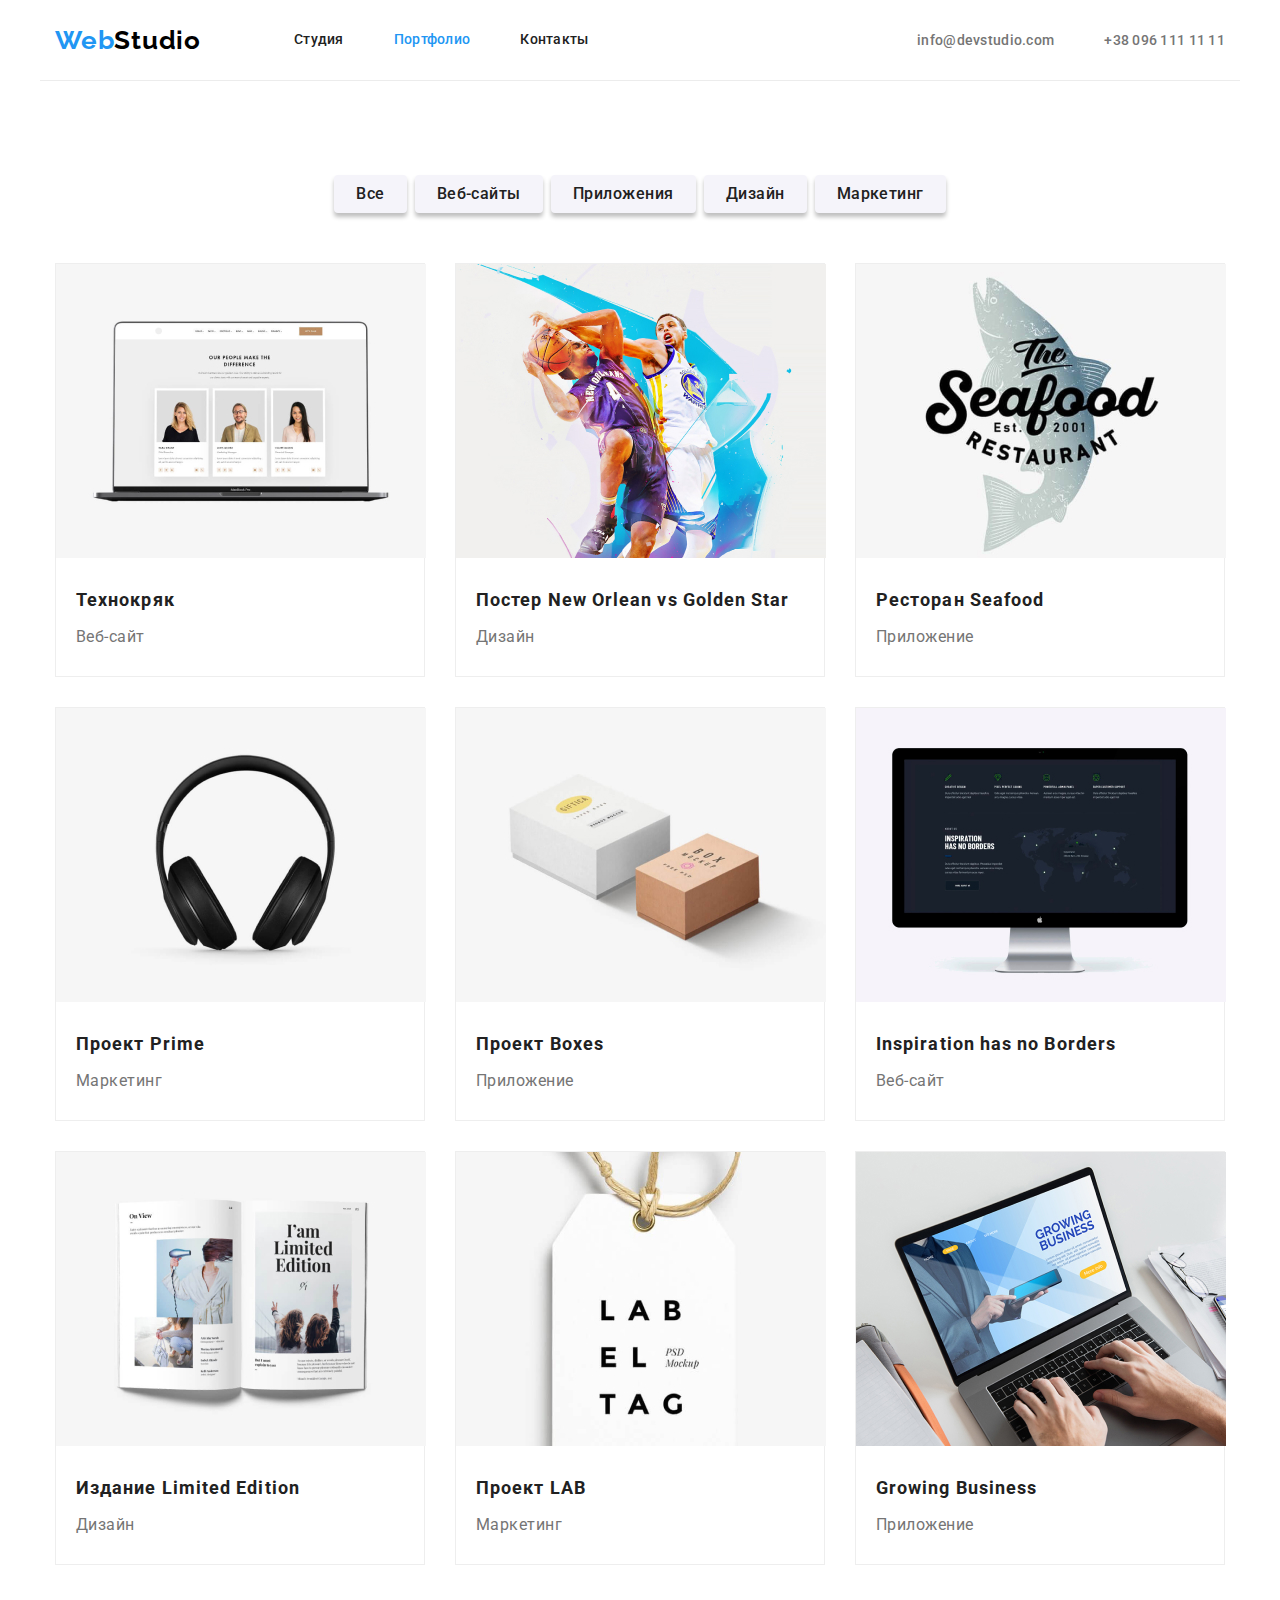
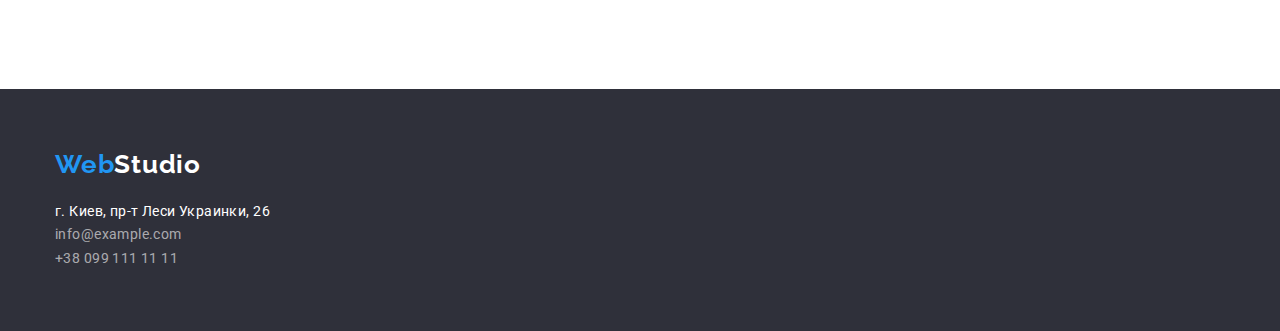
==== commit c59be66a: "fxd bug flex" ====
--- a/homework3/portfolio.html
+++ b/homework3/portfolio.html
@@ -51,77 +51,95 @@
                 <li class="item"><button class="button-portfolio" type="button">Дизайн</button></li>
                 <li class="item"><button class="button-portfolio" type="button">Маркетинг</button></li>
             </ul>
-        </div> 
+        
             <!-- exampls -->
             
-            <div class="container">
+            
                 <ul class="portfolio-title cards">
                     <li class="item">
                         <a href="">
                             <img src="./images/img11.jpg" alt="img11" width="370">
-                            <h2>Технокряк</h2>
+                            <div class="head-portfolio">
+                                <h2>Технокряк</h2>
                             <p>Веб-сайт</p>
+                        </div>
                         </a>
                 
                     </li>
                     <li class="item">
                         <a href="">
                             <img src="./images/img22.jpg" alt="img22" width="370">
-                            <h2>Постер New Orlean vs Golden Star</h2>
+                            <div class="head-portfolio">
+                                <h2>Постер New Orlean vs Golden Star</h2>
                             <p>Дизайн</p>
+                        </div>
                 
                         </a>
                     </li>
                     <li class="item">
                         <a href="">
                             <img src="./images/img33.jpg" alt="img33" width="370">
-                            <h2>Ресторан Seafood</h2>
+                            <div class="head-portfolio">
+                                <h2>Ресторан Seafood</h2>
                             <p>Приложение</p>
+                        </div>
                         </a>
                     </li>
                     <li class="item">
                         <a href="">
                             <img src="./images/img44.jpg" alt="img44" width="370">
-                            <h2>Проект Prime</h2>
+                            <div class="head-portfolio">
+                                <h2>Проект Prime</h2>
                             <p>Маркетинг</p>
+                        </div>
                         </a>
                     </li>
                     <li class="item">
                         <a href="">
                             <img src="./images/img55.jpg" alt="img55" width="370">
-                            <h2>Проект Boxes</h2>
+                            <div class="head-portfolio">
+                                <h2>Проект Boxes</h2>
                             <p>Приложение</p>
+                        </div>
                         </a>
                 
                     </li>
                     <li class="item">
                         <a href="">
                             <img src="./images/img66.jpg" alt="img66" width="370">
-                            <h2>Inspiration has no Borders</h2>
+                            <div class="head-portfolio">
+                                <h2>Inspiration has no Borders</h2>
                             <p>Веб-сайт</p>
+                        </div>
                         </a>
                     </li>
                     <li class="item">
                         <a href="">
                             <img src="./images/img77.jpg" alt="img77" width="370">
-                            <h2>Издание Limited Edition</h2>
+                            <div class="head-portfolio">
+                                <h2>Издание Limited Edition</h2>
                             <p>Дизайн</p>
+                        </div>
                         </a>
                     </li>
                 
                     <li class="item">
                         <a href="">
                             <img src="./images/img88.jpg" alt="img88" width="370">
-                            <h2>Проект LAB</h2>
+                            <div class="head-portfolio">
+                                <h2>Проект LAB</h2>
                             <p>Маркетинг</p>
+                        </div>
                         </a>
                     </li>
                 
                     <li class="item">
                         <a href="">
                             <img src="./images/img99.jpg" alt="img99" width="370">
-                            <h2>Growing Business</h2>
+                            <div class="head-portfolio">
+                                <h2>Growing Business</h2>
                             <p>Приложение</p>
+                        </div>
                         </a>
                     </li>
                 </ul>
--- a/homework3/css/style.css
+++ b/homework3/css/style.css
@@ -20,8 +20,11 @@
 }
 * {
   padding: 0px;
-}
-
+  margin: 0px;
+}
+img {
+  display: block;
+}
 ul {
   list-style: none;
 }
@@ -108,6 +111,7 @@
   align-items: center;
   margin-left: auto;
   margin-right: auto;
+  border-bottom: 1px solid #ececec;
 }
 
 .nav {
@@ -135,8 +139,9 @@
 
 .hero {
   padding-top: 200px;
-  margin-bottom: 94px;
-  text-align: center;
+
+  text-align: center;
+  padding-bottom: 200px;
 }
 
 .button {
@@ -152,7 +157,6 @@
   box-shadow: 0px 4px 4px rgba(0, 0, 0, 0.15);
   display: inline-block;
   padding: 10px 32px;
-  margin-bottom: 200px;
 }
 .button:focus,
 .button:hover {
@@ -162,6 +166,8 @@
 /* section about*/
 
 .section {
+  padding-top: 94px;
+  padding-bottom: 94px;
   font-size: 14px;
 }
 .section-title h3 {
@@ -188,7 +194,6 @@
   display: flex;
   padding: 0;
   margin: 0;
-  margin-bottom: 94px;
 }
 
 .section-title .item {
@@ -219,7 +224,7 @@
 }
 
 .section-about {
-  margin-bottom: 94px;
+  padding-bottom: 94px;
 }
 
 .section-about ul {
@@ -290,6 +295,7 @@
 .team-list .item:nth-child(4n) {
   margin-right: 0;
 }
+
 /* address */
 
 .address .link {
@@ -305,20 +311,30 @@
   font-size: 14px;
   line-height: 1.71;
   letter-spacing: 0.03em;
+  padding-top: 9px;
 }
 .address {
   font-style: normal;
 }
 
+.footer .logo {
+  margin-bottom: 20px;
+}
+
 .footer-cont {
   display: flex;
   flex-direction: column;
   align-items: flex-start;
-  padding: 60px 0 30px 0;
+  padding: 60px 0 60px 0;
 }
 
 .footer-address {
   text-align: left;
+}
+
+.info-address {
+  margin-top: 0;
+  margin-bottom: 0;
 }
 
 /* PORTFOLIO */
@@ -371,9 +387,13 @@
   padding-bottom: 94px;
 }
 
+.head-portfolio {
+  padding: 24px 20px 24px 20px;
+}
+
 .portfolio-title {
   margin: 0;
-  padding-top: 50px;
+  margin-top: 50px;
 }
 
 .cards h2 {
@@ -382,8 +402,9 @@
   font-size: 18px;
   line-height: 2;
   letter-spacing: 0.06em;
-  margin-bottom: 4px;
-  padding-top: 20px;
+  margin: 0px;
+  padding-top: 0px;
+  text-align: left;
 }
 
 .cards p {
@@ -392,6 +413,9 @@
   font-size: 16px;
   line-height: 1.87;
   letter-spacing: 0.03em;
+  margin-top: 4px;
+  padding: 0;
+  text-align: left;
 }
 .studio {
   color: var(--primary-white-color);
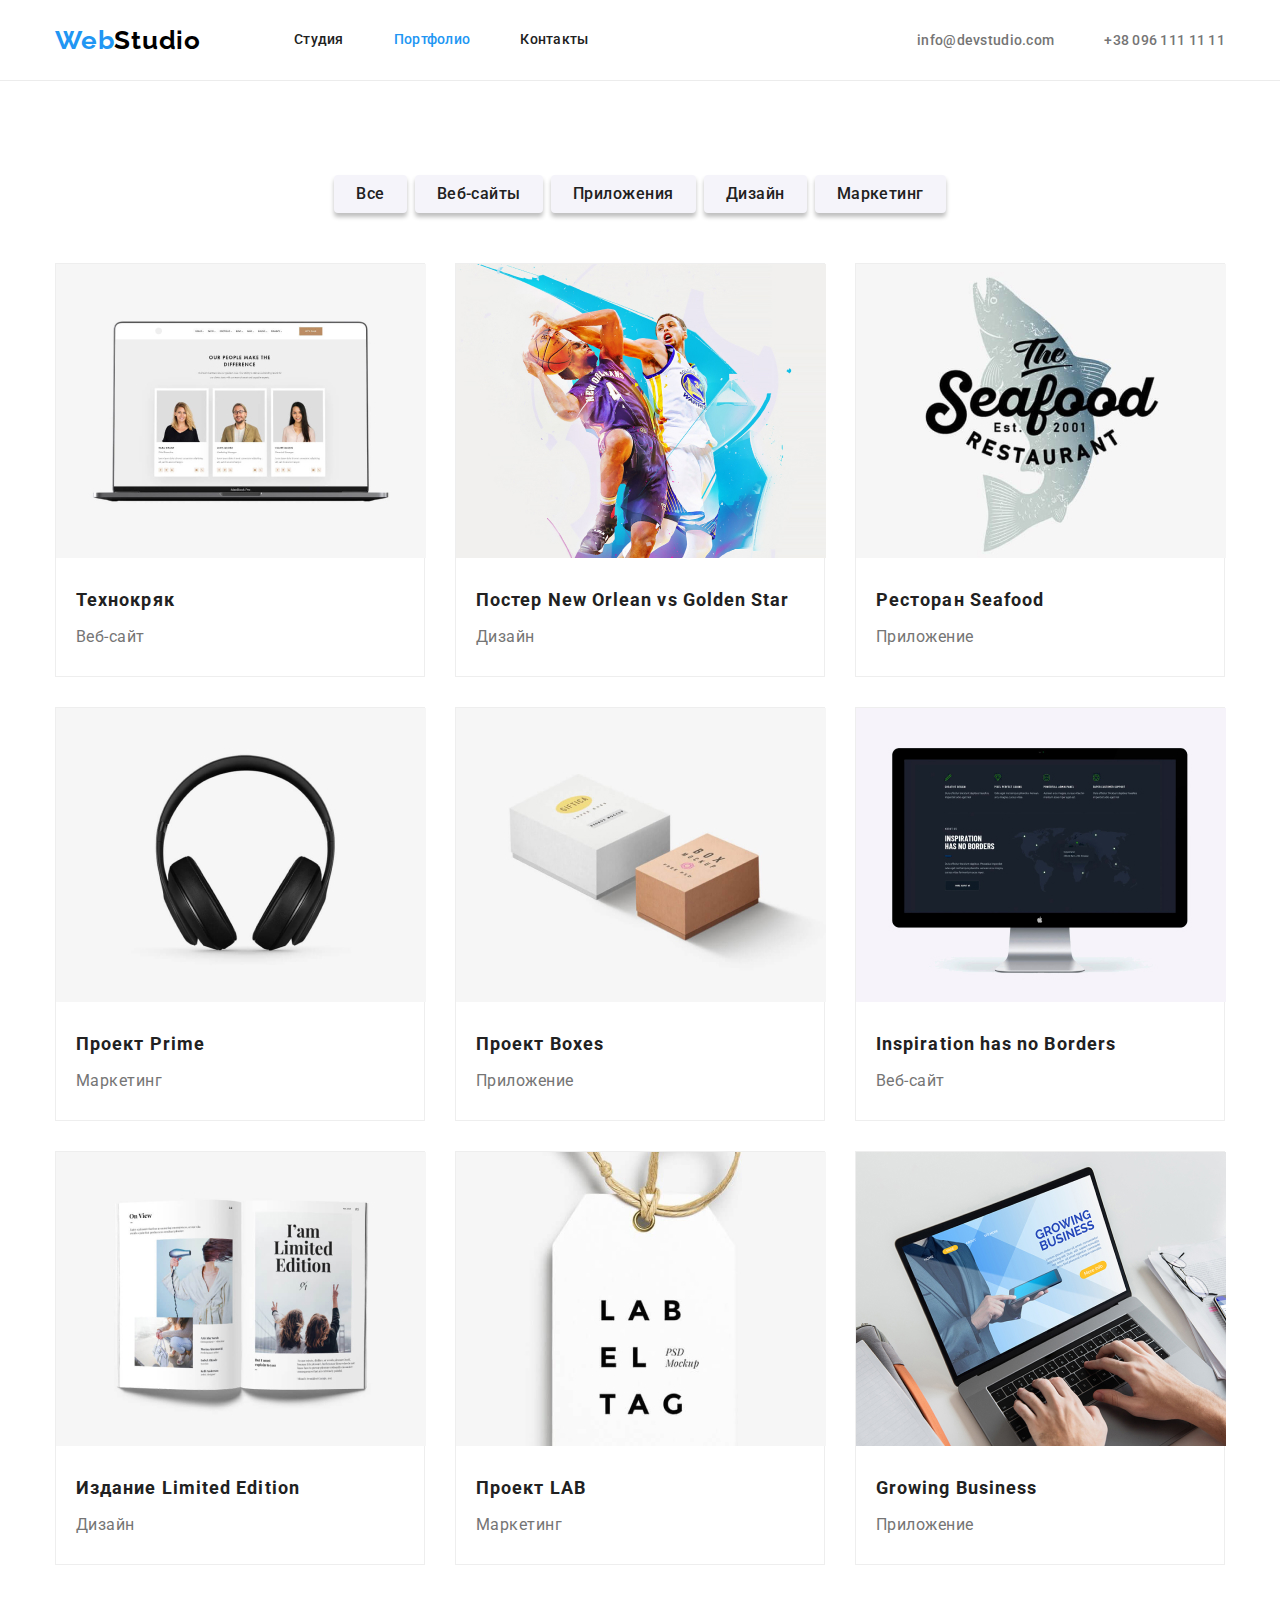
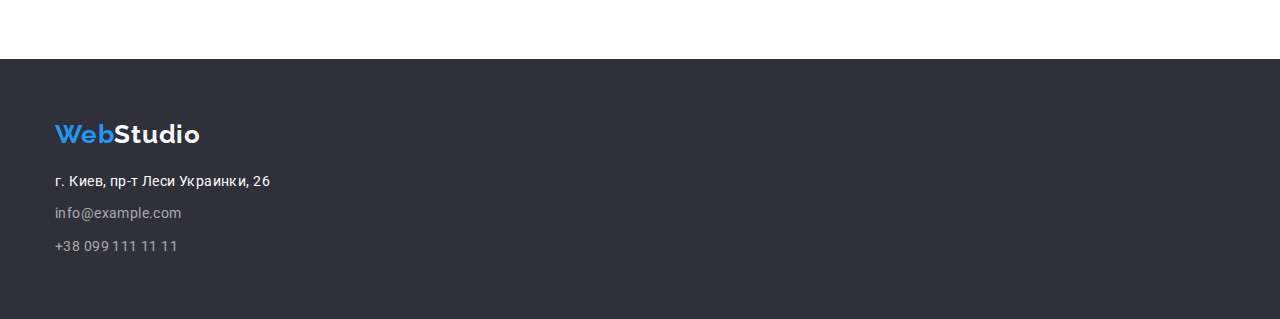
==== commit ecba1b93: "add margin item-link, fxd size head-team" ====
--- a/homework3/portfolio.html
+++ b/homework3/portfolio.html
@@ -156,8 +156,8 @@
             <address class="address footer-address">
                 <ul>
                     <li><a href="#" class="link">г. Киев, пр-т Леси Украинки, 26</a></li>
-                    <li><a href="#" class="address-link">info@example.com</a></li>
-                    <li><a href="#" class="address-link">+38 099 111 11 11</a></li>
+                    <li class="item-link"><a href="#" class="address-link">info@example.com</a></li>
+                    <li class="item-link"><a href="#" class="address-link">+38 099 111 11 11</a></li>
                 </ul>
             </address>
         </div>
--- a/homework3/css/style.css
+++ b/homework3/css/style.css
@@ -34,6 +34,10 @@
 }
 /* header */
 
+header {
+  border-bottom: 1px solid #ececec;
+}
+
 /* logo */
 .logo {
   color: black;
@@ -111,7 +115,6 @@
   align-items: center;
   margin-left: auto;
   margin-right: auto;
-  border-bottom: 1px solid #ececec;
 }
 
 .nav {
@@ -191,6 +194,7 @@
 }
 
 .section-title {
+  text-align: left;
   display: flex;
   padding: 0;
   margin: 0;
@@ -203,6 +207,90 @@
 
 .item:nth-child(4n) {
   margin-right: 0px;
+}
+
+/* чум мы занимаемся */
+.section-about h2 {
+  font-size: 36px;
+  line-height: 1.16;
+  text-align: center;
+  letter-spacing: 0.03em;
+  margin: 0;
+  margin-bottom: 50px;
+}
+
+.section-about {
+  padding-bottom: 94px;
+}
+
+.section-about ul {
+  margin-top: 0;
+  margin-bottom: 0;
+}
+
+.work-list {
+  display: flex;
+}
+
+.work-list .item {
+  margin-right: 30px;
+}
+.work-list .item:nth-child(3n) {
+  margin-right: 0;
+}
+
+/* чeм мы занимаемся */
+
+/* section team */
+.section-team {
+  background-color: var(--main-bg-color);
+  padding-top: 94px;
+  padding-bottom: 94px;
+}
+
+.head-team {
+  padding: 30px 40px 30px 40px;
+}
+
+.team-title {
+  font-weight: 700;
+  font-size: 36px;
+  line-height: 1.16;
+  text-align: center;
+  letter-spacing: 0.03em;
+  margin-top: 0;
+  margin-bottom: 50px;
+}
+
+.team-list h3 {
+  font-weight: 500;
+  font-size: 16px;
+  line-height: 1.18;
+  text-align: center;
+  letter-spacing: 0.03em;
+  margin-top: 0;
+  margin-bottom: 10px;
+}
+.team-list p {
+  font-weight: 400;
+  font-size: 16px;
+  line-height: 1.18;
+  text-align: center;
+  letter-spacing: 0.03em;
+  color: var(--title-text-color);
+  margin-top: 0;
+  margin-bottom: 0;
+}
+
+.team-list {
+  margin-top: 0;
+  margin-bottom: 0;
+  display: flex;
+}
+
+.team-list .item {
+  width: 270px;
+  margin-right: 30px;
 }
 
 .team-list > .item {
@@ -210,90 +298,6 @@
   box-shadow: 0px 1px 3px rgba(0, 0, 0, 0.12), 0px 1px 1px rgba(0, 0, 0, 0.14),
     0px 2px 1px rgba(0, 0, 0, 0.2);
   border-radius: 0px 0px 4px 4px;
-  padding-bottom: 30px;
-}
-
-/* чум мы занимаемся */
-.section-about h2 {
-  font-size: 36px;
-  line-height: 1.16;
-  text-align: center;
-  letter-spacing: 0.03em;
-  margin: 0;
-  margin-bottom: 50px;
-}
-
-.section-about {
-  padding-bottom: 94px;
-}
-
-.section-about ul {
-  margin-top: 0;
-  margin-bottom: 0;
-}
-
-.work-list {
-  display: flex;
-}
-
-.work-list .item {
-  margin-right: 30px;
-}
-.work-list .item:nth-child(3n) {
-  margin-right: 0;
-}
-
-/* чeм мы занимаемся */
-
-/* section team */
-.section-team {
-  background-color: var(--main-bg-color);
-  padding-top: 94px;
-  padding-bottom: 94px;
-}
-.team-title {
-  font-weight: 700;
-  font-size: 36px;
-  line-height: 1.16;
-  text-align: center;
-  letter-spacing: 0.03em;
-  margin-top: 0;
-  margin-bottom: 50px;
-}
-
-.team-list h3 {
-  font-weight: 500;
-  font-size: 16px;
-  line-height: 1.18;
-  text-align: center;
-  letter-spacing: 0.03em;
-  margin-top: 0;
-  margin-bottom: 10px;
-  padding-top: 30px;
-}
-.team-list p {
-  font-weight: 400;
-  font-size: 16px;
-  line-height: 1.18;
-  text-align: center;
-  letter-spacing: 0.03em;
-  color: var(--title-text-color);
-  margin-top: 0;
-  margin-bottom: 0;
-}
-
-.team-list {
-  margin-top: 0;
-  margin-bottom: 0;
-  display: flex;
-}
-
-.team-list .item {
-  margin-right: 30px;
-}
-
-.team-list .item:nth-child(4n) {
-  margin-right: 0;
 }
 
 /* address */
@@ -311,8 +315,12 @@
   font-size: 14px;
   line-height: 1.71;
   letter-spacing: 0.03em;
-  padding-top: 9px;
-}
+}
+
+.item-link {
+  margin-top: 9px;
+}
+
 .address {
   font-style: normal;
 }
@@ -447,6 +455,10 @@
   margin-right: 0;
 }
 
+.cards .item:nth-last-child(-n + 3) {
+  margin-bottom: 0;
+}
+
 /* home work 3 */
 .container {
   width: 1200px;
